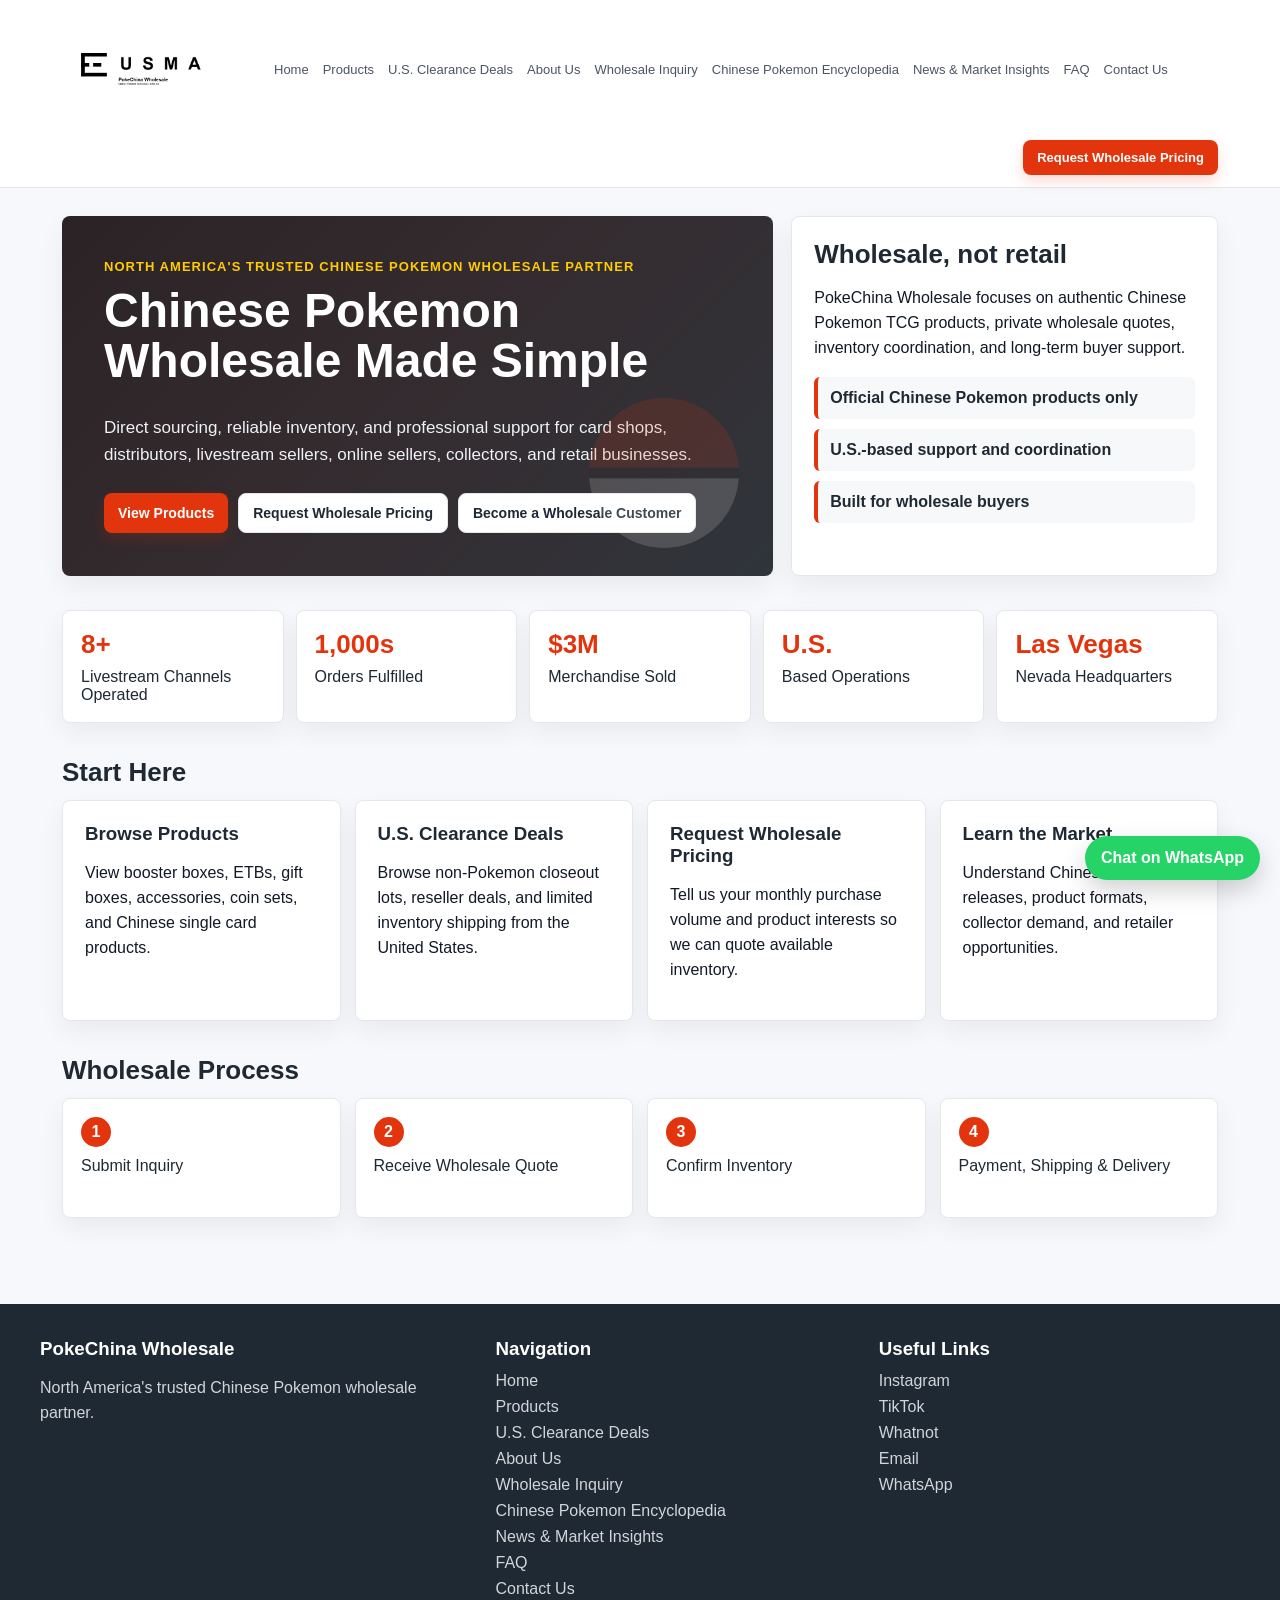
==== index.html @ dc3c837a "Add files via upload" ====
<!doctype html>
<html lang="en">
<head>
  <meta charset="utf-8">
  <meta name="viewport" content="width=device-width, initial-scale=1">
  <title>PokeChina Wholesale | Chinese Pokemon Wholesale Supplier</title>
  <meta name="description" content="PokeChina Wholesale helps North American card shops, distributors, and online sellers source authentic Chinese Pokemon TCG products with wholesale support.">
  <link rel="canonical" href="https://www.pokechinawholesale.com/">
  <meta property="og:type" content="website">
  <meta property="og:title" content="PokeChina Wholesale | Chinese Pokemon Wholesale Supplier">
  <meta property="og:description" content="PokeChina Wholesale helps North American card shops, distributors, and online sellers source authentic Chinese Pokemon TCG products with wholesale support.">
  <meta property="og:url" content="https://www.pokechinawholesale.com/">
  <meta property="og:image" content="https://www.pokechinawholesale.com/assets/horizontal-white-bg-1200.png">
  <meta name="twitter:card" content="summary_large_image">
  <meta name="twitter:title" content="PokeChina Wholesale | Chinese Pokemon Wholesale Supplier">
  <meta name="twitter:description" content="PokeChina Wholesale helps North American card shops, distributors, and online sellers source authentic Chinese Pokemon TCG products with wholesale support.">
  <link rel="icon" type="image/png" href="assets/icon-square-128.png">
  <link rel="stylesheet" href="site.css">
  <script type="application/ld+json">[{"@context":"https://schema.org","@type":"Organization","name":"PokeChina Wholesale","url":"https://www.pokechinawholesale.com","logo":"https://www.pokechinawholesale.com/assets/horizontal-white-bg-1200.png","email":"usma.pokemon.2026@gmail.com","sameAs":["https://www.instagram.com/lasvegas_pokemon_wholesale/","https://www.tiktok.com/@universal.breakz?is_from_webapp=1&sender_device=pc","https://www.whatnot.com/s/JMnqBCi3"]},{"@context":"https://schema.org","@type":"WebSite","name":"PokeChina Wholesale","url":"https://www.pokechinawholesale.com"}]</script>
  <script defer src="analytics.js"></script>
</head>
<body>
  <header id="home">
    <nav class="nav">
      <a class="brand" href="index.html" aria-label="PokeChina Wholesale Home"><img src="assets/horizontal-white-bg-1200.png" alt="USMA PokeChina Wholesale"></a>
      <a href="index.html">Home</a>
      <a href="products.html">Products</a>
      <a href="deals.html">U.S. Clearance Deals</a>
      <a href="about.html">About Us</a>
      <a href="inquiry.html">Wholesale Inquiry</a>
      <a href="encyclopedia.html">Chinese Pokemon Encyclopedia</a>
      <a href="insights.html">News & Market Insights</a>
      <a href="faq.html">FAQ</a>
      <a href="contact.html">Contact Us</a>
      <a class="cta" href="inquiry.html">Request Wholesale Pricing</a>
    </nav>
  </header>

  <main>
    <section class="hero">
      <div class="hero-main">
        <div class="eyebrow">North America's Trusted Chinese Pokemon Wholesale Partner</div>
        <h1>Chinese Pokemon Wholesale Made Simple</h1>
        <p>Direct sourcing, reliable inventory, and professional support for card shops, distributors, livestream sellers, online sellers, collectors, and retail businesses.</p>
        <div class="actions">
          <a class="button primary" href="products.html">View Products</a>
          <a class="button secondary" href="inquiry.html">Request Wholesale Pricing</a>
          <a class="button secondary" href="inquiry.html">Become a Wholesale Customer</a>
        </div>
      </div>
      <aside class="card">
        <h2>Wholesale, not retail</h2>
        <p>PokeChina Wholesale focuses on authentic Chinese Pokemon TCG products, private wholesale quotes, inventory coordination, and long-term buyer support.</p>
        <div class="trust-list">
          <div class="trust-item">Official Chinese Pokemon products only</div>
          <div class="trust-item">U.S.-based support and coordination</div>
          <div class="trust-item">Built for wholesale buyers</div>
        </div>
      </aside>
    </section>

    <section class="section">
      <div class="stats">
        <div class="stat"><b>8+</b>Livestream Channels Operated</div>
        <div class="stat"><b>1,000s</b>Orders Fulfilled</div>
        <div class="stat"><b>$3M</b>Merchandise Sold</div>
        <div class="stat"><b>U.S.</b>Based Operations</div>
        <div class="stat"><b>Las Vegas</b>Nevada Headquarters</div>
      </div>
    </section>

    <section class="section">
      <h2>Start Here</h2>
      <div class="grid-4">
        <a class="card" href="products.html" style="text-decoration:none">
          <h3>Browse Products</h3>
          <p>View booster boxes, ETBs, gift boxes, accessories, coin sets, and Chinese single card products.</p>
        </a>
        <a class="card" href="deals.html" style="text-decoration:none">
          <h3>U.S. Clearance Deals</h3>
          <p>Browse non-Pokemon closeout lots, reseller deals, and limited inventory shipping from the United States.</p>
        </a>
        <a class="card" href="inquiry.html" style="text-decoration:none">
          <h3>Request Wholesale Pricing</h3>
          <p>Tell us your monthly purchase volume and product interests so we can quote available inventory.</p>
        </a>
        <a class="card" href="encyclopedia.html" style="text-decoration:none">
          <h3>Learn the Market</h3>
          <p>Understand Chinese Pokemon releases, product formats, collector demand, and retailer opportunities.</p>
        </a>
      </div>
    </section>

    <section class="section">
      <h2>Wholesale Process</h2>
      <div class="grid-4">
        <div class="step"><b>1</b><br>Submit Inquiry</div>
        <div class="step"><b>2</b><br>Receive Wholesale Quote</div>
        <div class="step"><b>3</b><br>Confirm Inventory</div>
        <div class="step"><b>4</b><br>Payment, Shipping & Delivery</div>
      </div>
    </section>
  </main>

  <footer class="footer">
    <div class="footer-inner">
      <div>
        <h3>PokeChina Wholesale</h3>
        <p>North America's trusted Chinese Pokemon wholesale partner.</p>
      </div>
      <div>
        <h3>Navigation</h3>
        <a href="index.html">Home</a>
        <a href="products.html">Products</a>
      <a href="deals.html">U.S. Clearance Deals</a>
      <a href="about.html">About Us</a>
        <a href="inquiry.html">Wholesale Inquiry</a>
        <a href="encyclopedia.html">Chinese Pokemon Encyclopedia</a>
        <a href="insights.html">News & Market Insights</a>
        <a href="faq.html">FAQ</a>
        <a href="contact.html">Contact Us</a>
      </div>
      <div>
        <h3>Useful Links</h3>
        <a href="https://www.instagram.com/lasvegas_pokemon_wholesale/">Instagram</a>
        <a href="https://www.tiktok.com/@universal.breakz?is_from_webapp=1&sender_device=pc">TikTok</a>
        <a href="https://www.whatnot.com/s/JMnqBCi3">Whatnot</a>
        <a href="mailto:usma.pokemon.2026@gmail.com">Email</a>
        <a href="https://wa.me/17203170080?text=Hello%2C%20I%20am%20interested%20in%20Chinese%20Pok%C3%A9mon%20wholesale%20pricing.">WhatsApp</a>
      </div>
    </div>
  </footer>

  <a class="whatsapp-float" href="https://wa.me/17203170080?text=Hello%2C%20I%20am%20interested%20in%20Chinese%20Pok%C3%A9mon%20wholesale%20pricing." target="_blank" rel="noopener">Chat on WhatsApp</a>
</body>
</html>
---- site.css ----
:root {
  --bg: #f7f8fb;
  --surface: #fff;
  --text: #1f2933;
  --muted: #111827;
  --line: #e4e7ec;
  --red: #e3350d;
  --red-dark: #b42318;
  --yellow: #ffcb05;
  --radius: 8px;
  --shadow: 0 10px 26px rgba(16, 24, 40, .06);
}
* { box-sizing: border-box; }
html { scroll-behavior: smooth; }
body { margin: 0; font-family: Arial, Helvetica, sans-serif; color: var(--text); background: var(--bg); }
header { position: sticky; top: 0; z-index: 5; background: rgba(255,255,255,.96); border-bottom: 1px solid var(--line); backdrop-filter: blur(10px); }
.nav { max-width: 1200px; margin: 0 auto; padding: 12px 22px; display: flex; align-items: center; gap: 14px; flex-wrap: wrap; }
.brand { display: inline-flex; align-items: center; margin-right: 8px; text-decoration: none; min-width: 190px; }
.brand img { display: block; width: 190px; max-width: 42vw; height: auto; }
.nav a { color: #4b5563; text-decoration: none; font-size: 13px; white-space: nowrap; padding: 8px 0; }
.nav a:hover { color: var(--red); }
.nav .cta { margin-left: auto; background: var(--red); color: #fff; padding: 10px 14px; border-radius: var(--radius); font-weight: 800; box-shadow: 0 6px 14px rgba(227,53,13,.18); }
main { max-width: 1200px; margin: 0 auto; padding: 28px 22px 56px; }
.hero { display: grid; grid-template-columns: 1.25fr .75fr; gap: 18px; margin-bottom: 22px; }
.hero-main { min-height: 360px; border-radius: var(--radius); padding: 42px; color: #fff; background: linear-gradient(135deg, rgba(28,33,40,.93), rgba(48,54,61,.78)), linear-gradient(135deg, var(--red), #2b3037); display: flex; flex-direction: column; justify-content: center; position: relative; overflow: hidden; box-shadow: var(--shadow); }
.hero-main::after { content: ""; position: absolute; right: 34px; bottom: 28px; width: 150px; height: 150px; border-radius: 50%; background: linear-gradient(var(--red) 0 46%, #20252b 47% 53%, #fff 54%); opacity: .15; }
.eyebrow { color: var(--yellow); font-size: 13px; font-weight: 900; letter-spacing: .08em; text-transform: uppercase; }
h1 { margin: 12px 0; font-size: 48px; line-height: 1.04; letter-spacing: 0; }
h2 { margin: 0 0 12px; font-size: 26px; color: var(--text); }
h3 { margin: 0 0 8px; color: var(--text); }
p { color: var(--muted); line-height: 1.55; }
.hero-main p { max-width: 670px; color: #eef2f6; font-size: 17px; }
.actions { display: flex; gap: 10px; flex-wrap: wrap; margin-top: 8px; }
.button { display: inline-flex; align-items: center; justify-content: center; width: fit-content; min-height: 40px; padding: 10px 14px; border-radius: var(--radius); text-decoration: none; font-weight: 900; font-size: 14px; transition: transform .15s ease, background .15s ease; }
.button:hover, .nav .cta:hover, .catalog-toolbar button:hover { transform: translateY(-1px); }
.primary { background: var(--red); color: #fff; box-shadow: 0 6px 14px rgba(227,53,13,.16); }
.primary:hover { background: var(--red-dark); }
.secondary { background: #fff; color: var(--text); border: 1px solid var(--line); }
.section { margin-top: 34px; scroll-margin-top: 96px; }
.card, .product, .stat, .step, .article, .gallery, .panel { background: var(--surface); border: 1px solid var(--line); border-radius: var(--radius); box-shadow: var(--shadow); }
.card { padding: 22px; }
.trust-list { display: grid; gap: 10px; margin-top: 14px; }
.trust-item { padding: 12px; border-radius: 6px; background: #f7f8fa; border-left: 4px solid var(--red); font-weight: 800; }
.stats { display: grid; grid-template-columns: repeat(5, 1fr); gap: 12px; }
.stat { padding: 18px; min-height: 110px; }
.stat b { display: block; color: var(--red); font-size: 26px; margin-bottom: 8px; }
.grid-2 { display: grid; grid-template-columns: repeat(2, 1fr); gap: 14px; }
.grid-3 { display: grid; grid-template-columns: repeat(3, 1fr); gap: 14px; }
.grid-4 { display: grid; grid-template-columns: repeat(4, 1fr); gap: 14px; }
.product { overflow: hidden; display: flex; flex-direction: column; transition: transform .15s ease, box-shadow .15s ease; min-height: 100%; }
.product:hover { transform: translateY(-2px); box-shadow: 0 14px 30px rgba(16,24,40,.09); }
.image { height: 150px; background: linear-gradient(135deg, #eef2f6, #fff); border-bottom: 1px solid var(--line); position: relative; }
.image::after { content: ""; position: absolute; right: 16px; top: 16px; width: 48px; height: 48px; border-radius: 50%; background: linear-gradient(var(--red) 0 46%, #20252b 47% 53%, #fff 54%); opacity: .22; }
.product-image-wrap { width: 100%; aspect-ratio: 4 / 3; background: linear-gradient(135deg, #f8fafc, #eef2f6); border-bottom: 1px solid var(--line); display: flex; align-items: center; justify-content: center; padding: 14px; }
.product-image { width: 100%; height: 100%; object-fit: contain; display: block; }
.product-image-placeholder { aspect-ratio: 4 / 3; background: linear-gradient(135deg, #f8fafc, #eef2f6); border-bottom: 1px solid var(--line); display: flex; align-items: center; justify-content: center; padding: 18px; color: var(--muted); font-size: 13px; font-weight: 800; text-align: center; }
.product-body { padding: 18px; display: flex; flex-direction: column; gap: 10px; flex: 1; }
.product h3 { margin: 0; font-size: 16px; line-height: 1.3; min-height: 42px; }
.meta, .detail-list { color: var(--muted); font-size: 13px; line-height: 1.7; }
.quote { color: var(--red); font-weight: 900; margin-top: 4px; }
.badge { display: inline-flex; width: fit-content; background: #fff4ed; color: #c4320a; border: 1px solid #ffd6ae; border-radius: 999px; padding: 5px 8px; font-size: 12px; font-weight: 900; }
.detail-list { margin: 0; padding-left: 16px; }
.product-description { color: #4b5563; font-size: 13px; line-height: 1.55; margin: 0; }
.source-link { color: var(--muted); font-size: 12px; text-decoration: none; margin-top: auto; }
.source-link:hover { color: var(--red); }
.catalog-controls { background: var(--surface); border: 1px solid var(--line); border-radius: var(--radius); padding: 14px; margin: 16px 0; box-shadow: var(--shadow); }
.catalog-search-row { display: flex; align-items: center; gap: 12px; margin-bottom: 12px; }
.catalog-search { flex: 1; min-width: 220px; height: 44px; border: 1px solid var(--line); border-radius: var(--radius); padding: 0 13px; font-size: 14px; color: var(--text); }
.catalog-search:focus { outline: 2px solid rgba(227,53,13,.14); border-color: var(--red); }
.catalog-count { color: var(--muted); font-size: 13px; white-space: nowrap; }
.catalog-toolbar { display: flex; gap: 8px; align-items: center; flex-wrap: wrap; }
.catalog-toolbar button { border: 1px solid #d0d5dd; background: #fff; color: #344054; border-radius: 999px; padding: 8px 11px; font-weight: 800; cursor: pointer; font-size: 13px; transition: transform .15s ease, background .15s ease; }
.catalog-toolbar button.active { background: var(--red); border-color: var(--red); color: #fff; }
.catalog-grid { display: grid; grid-template-columns: repeat(3, 1fr); gap: 16px; }
.step { padding: 18px; min-height: 120px; }
.step b { display: inline-flex; align-items: center; justify-content: center; width: 30px; height: 30px; background: var(--red); color: #fff; border-radius: 50%; margin-bottom: 10px; }
.article { padding: 18px; min-height: 132px; }
.gallery { min-height: 150px; padding: 14px; background: linear-gradient(135deg, #fff, #f0f3f7); display: flex; align-items: end; font-weight: 800; color: #4b5563; }
.clearance-hero { display: grid; grid-template-columns: 1.4fr .6fr; gap: 18px; align-items: stretch; }
.deal-note { border: 1px solid #ffd6ae; border-radius: var(--radius); background: #fff7ed; padding: 18px; display: flex; flex-direction: column; justify-content: center; }
.deal-note b { color: #c4320a; font-size: 18px; }
.deal-note p { margin-bottom: 0; }
.deal-card .detail-list strong { color: var(--text); }
.faq { display: grid; gap: 10px; }
.faq div { background: #fff; border: 1px solid var(--line); border-radius: var(--radius); padding: 16px; font-weight: 800; }
.footer { background: #1f2933; color: #e5e7eb; margin-top: 30px; padding: 34px 22px 80px; }
.footer-inner { max-width: 1200px; margin: 0 auto; display: grid; grid-template-columns: 1.2fr 1fr 1fr; gap: 22px; }
.footer h3 { color: #fff; margin: 0 0 12px; }
.footer p { color: #d1d5db; }
.footer a { color: #d1d5db; display: block; text-decoration: none; margin: 8px 0; }
.whatsapp-float { position: fixed; right: 20px; bottom: 20px; z-index: 10; background: #25d366; color: #fff; text-decoration: none; padding: 13px 16px; border-radius: 999px; font-weight: 900; box-shadow: 0 10px 24px rgba(0,0,0,.18); }
@media (max-width: 900px) {
  .nav .cta { margin-left: 0; }
  .hero, .grid-2, .grid-3, .grid-4, .stats, .catalog-grid, .clearance-hero { grid-template-columns: 1fr; }
  .footer-inner { grid-template-columns: 1fr; }
  .catalog-search-row { align-items: stretch; flex-direction: column; }
  .catalog-count { white-space: normal; }
  h1 { font-size: 34px; }
  .hero-main { min-height: 300px; padding: 28px; }
  .whatsapp-float { left: 16px; right: 16px; text-align: center; }
}
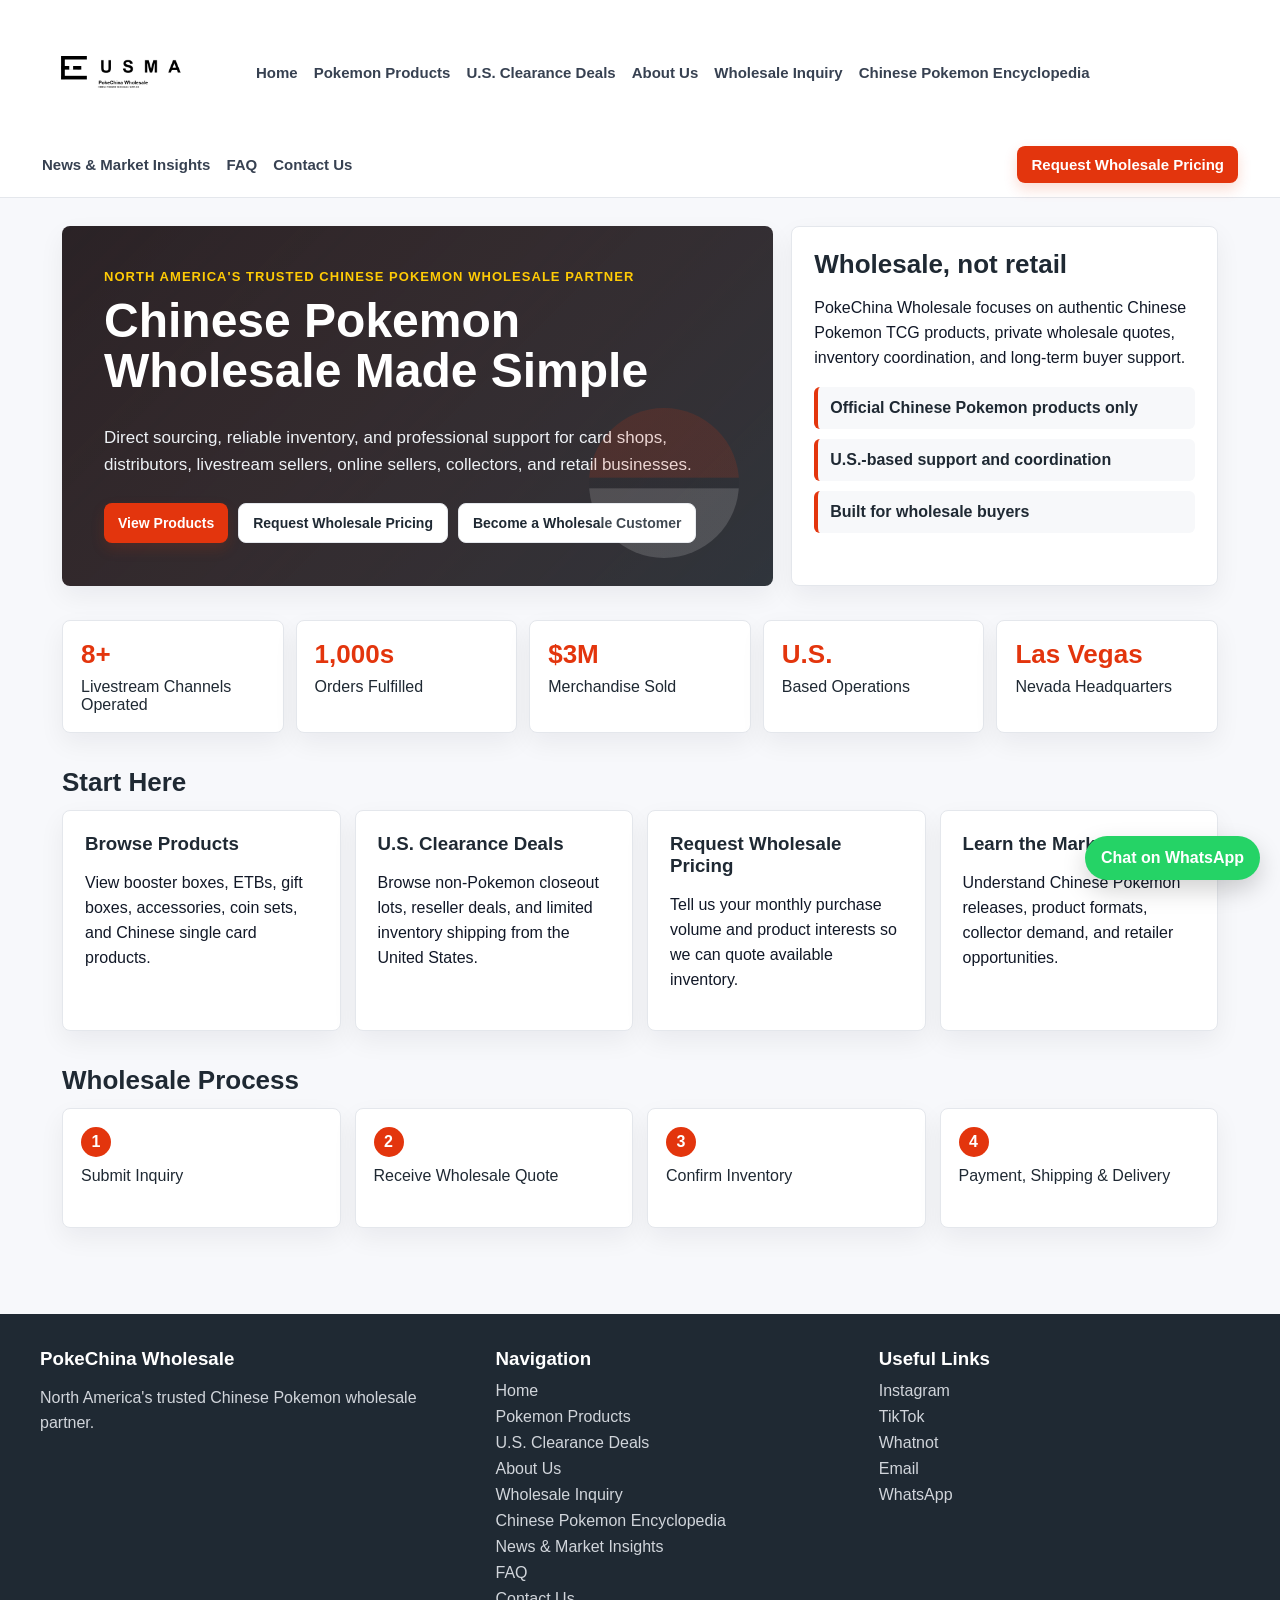
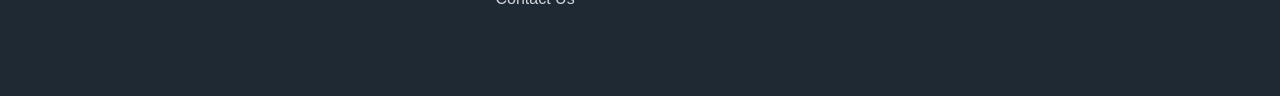
==== commit b7421f9b: "Add files via upload" ====
--- a/index.html
+++ b/index.html
@@ -24,7 +24,7 @@
     <nav class="nav">
       <a class="brand" href="index.html" aria-label="PokeChina Wholesale Home"><img src="assets/horizontal-white-bg-1200.png" alt="USMA PokeChina Wholesale"></a>
       <a href="index.html">Home</a>
-      <a href="products.html">Products</a>
+      <a href="products.html">Pokemon Products</a>
       <a href="deals.html">U.S. Clearance Deals</a>
       <a href="about.html">About Us</a>
       <a href="inquiry.html">Wholesale Inquiry</a>
@@ -111,7 +111,7 @@
       <div>
         <h3>Navigation</h3>
         <a href="index.html">Home</a>
-        <a href="products.html">Products</a>
+        <a href="products.html">Pokemon Products</a>
       <a href="deals.html">U.S. Clearance Deals</a>
       <a href="about.html">About Us</a>
         <a href="inquiry.html">Wholesale Inquiry</a>
--- a/site.css
+++ b/site.css
@@ -14,10 +14,10 @@
 html { scroll-behavior: smooth; }
 body { margin: 0; font-family: Arial, Helvetica, sans-serif; color: var(--text); background: var(--bg); }
 header { position: sticky; top: 0; z-index: 5; background: rgba(255,255,255,.96); border-bottom: 1px solid var(--line); backdrop-filter: blur(10px); }
-.nav { max-width: 1200px; margin: 0 auto; padding: 12px 22px; display: flex; align-items: center; gap: 14px; flex-wrap: wrap; }
+.nav { max-width: 1240px; margin: 0 auto; padding: 14px 22px; display: flex; align-items: center; gap: 16px; flex-wrap: wrap; }
 .brand { display: inline-flex; align-items: center; margin-right: 8px; text-decoration: none; min-width: 190px; }
 .brand img { display: block; width: 190px; max-width: 42vw; height: auto; }
-.nav a { color: #4b5563; text-decoration: none; font-size: 13px; white-space: nowrap; padding: 8px 0; }
+.nav a { color: #374151; text-decoration: none; font-size: 15px; font-weight: 700; white-space: nowrap; padding: 9px 0; }
 .nav a:hover { color: var(--red); }
 .nav .cta { margin-left: auto; background: var(--red); color: #fff; padding: 10px 14px; border-radius: var(--radius); font-weight: 800; box-shadow: 0 6px 14px rgba(227,53,13,.18); }
 main { max-width: 1200px; margin: 0 auto; padding: 28px 22px 56px; }
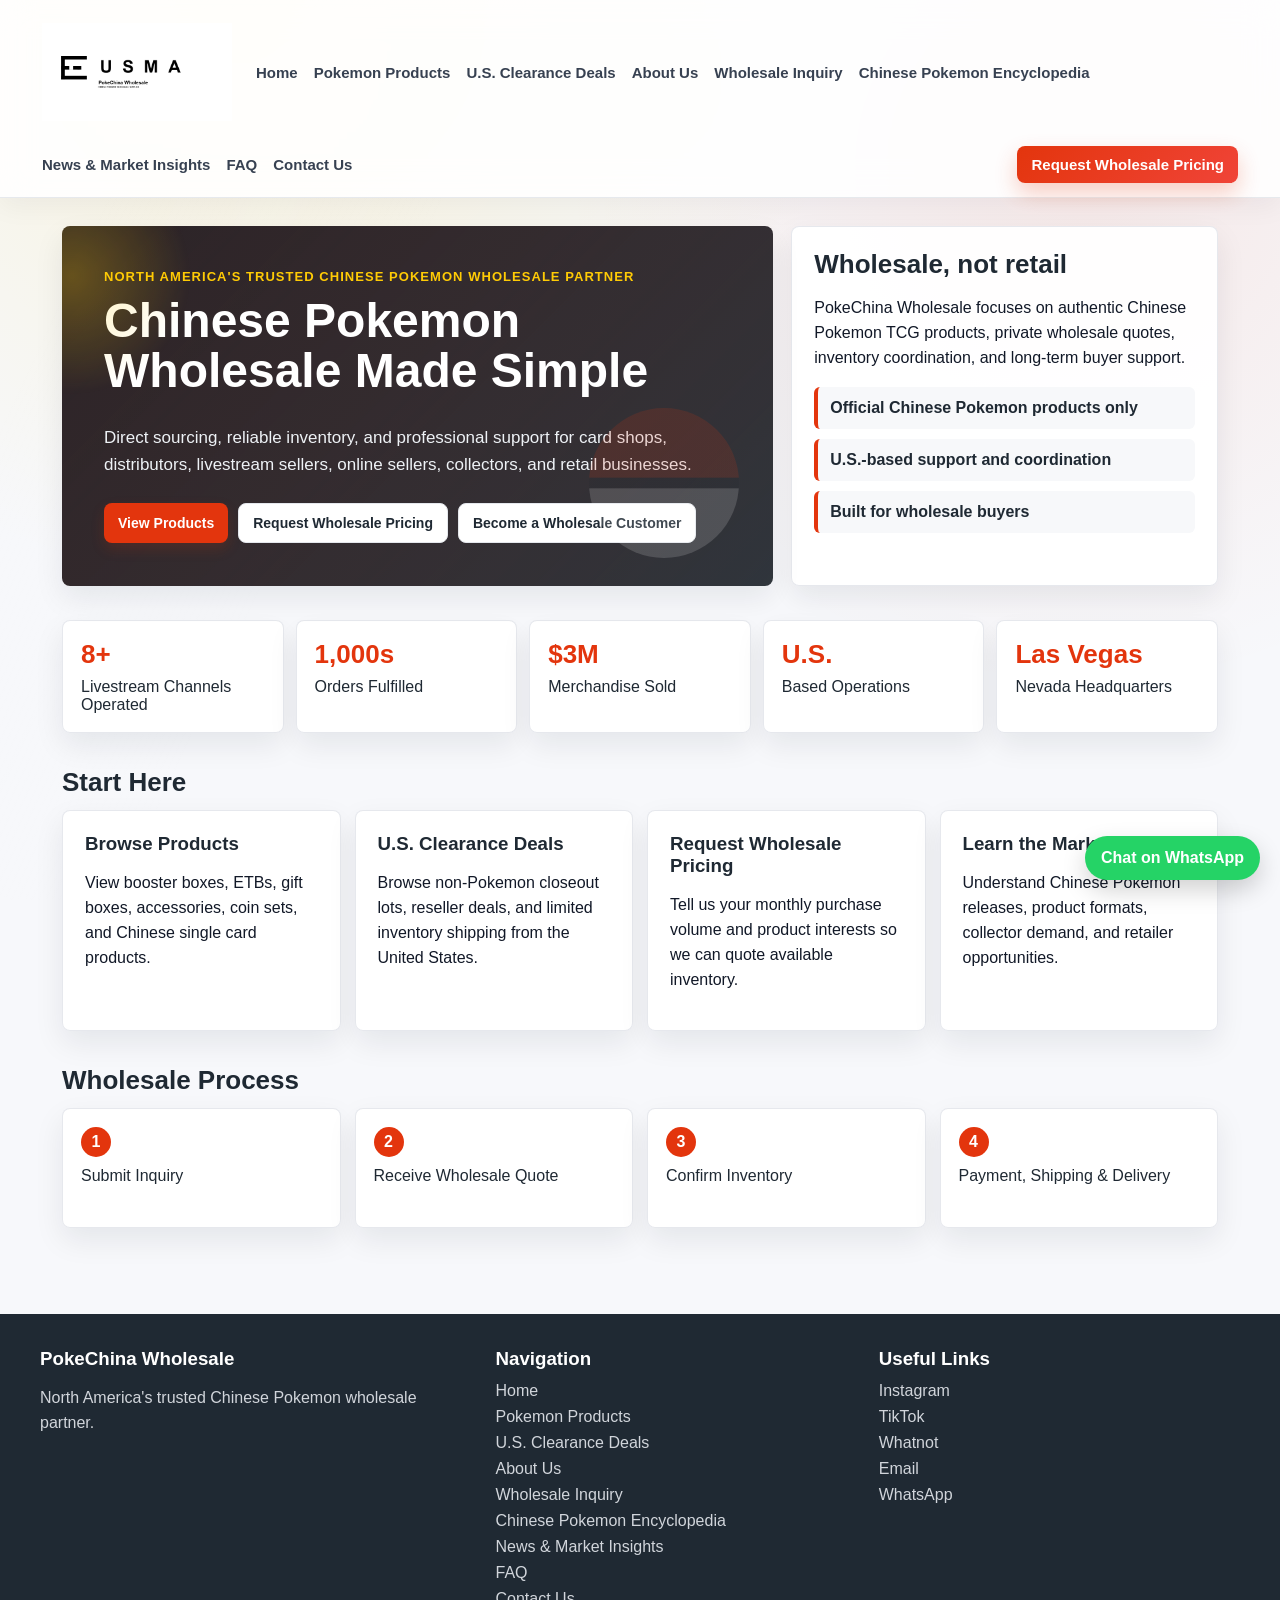
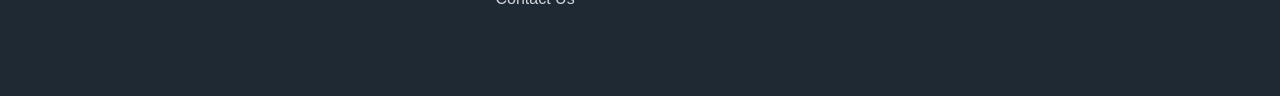
==== commit 6ca7cf6c: "Add files via upload" ====
--- a/index.html
+++ b/index.html
@@ -36,7 +36,7 @@
     </nav>
   </header>
 
-  <main>
+  <main class="page-shell">
     <section class="hero">
       <div class="hero-main">
         <div class="eyebrow">North America's Trusted Chinese Pokemon Wholesale Partner</div>
--- a/site.css
+++ b/site.css
@@ -8,22 +8,28 @@
   --red-dark: #b42318;
   --yellow: #ffcb05;
   --radius: 8px;
-  --shadow: 0 10px 26px rgba(16, 24, 40, .06);
+  --shadow: 0 12px 30px rgba(16, 24, 40, .08);
+  --shadow-lift: 0 22px 46px rgba(16, 24, 40, .14);
 }
 * { box-sizing: border-box; }
 html { scroll-behavior: smooth; }
-body { margin: 0; font-family: Arial, Helvetica, sans-serif; color: var(--text); background: var(--bg); }
-header { position: sticky; top: 0; z-index: 5; background: rgba(255,255,255,.96); border-bottom: 1px solid var(--line); backdrop-filter: blur(10px); }
+body { margin: 0; font-family: Arial, Helvetica, sans-serif; color: var(--text); background: radial-gradient(circle at 20% 0%, rgba(255,203,5,.13), transparent 30%), radial-gradient(circle at 85% 10%, rgba(227,53,13,.08), transparent 28%), var(--bg); }
+body::before { content: ""; position: fixed; inset: 0; pointer-events: none; background: linear-gradient(115deg, transparent 0 38%, rgba(255,255,255,.35) 48%, transparent 58%); opacity: .28; transform: translateX(-35%); animation: ambientSweep 10s ease-in-out infinite; z-index: -1; }
+header { position: sticky; top: 0; z-index: 5; background: rgba(255,255,255,.88); border-bottom: 1px solid rgba(228,231,236,.9); backdrop-filter: blur(16px); box-shadow: 0 8px 26px rgba(16,24,40,.05); }
 .nav { max-width: 1240px; margin: 0 auto; padding: 14px 22px; display: flex; align-items: center; gap: 16px; flex-wrap: wrap; }
 .brand { display: inline-flex; align-items: center; margin-right: 8px; text-decoration: none; min-width: 190px; }
 .brand img { display: block; width: 190px; max-width: 42vw; height: auto; }
-.nav a { color: #374151; text-decoration: none; font-size: 15px; font-weight: 700; white-space: nowrap; padding: 9px 0; }
-.nav a:hover { color: var(--red); }
-.nav .cta { margin-left: auto; background: var(--red); color: #fff; padding: 10px 14px; border-radius: var(--radius); font-weight: 800; box-shadow: 0 6px 14px rgba(227,53,13,.18); }
-main { max-width: 1200px; margin: 0 auto; padding: 28px 22px 56px; }
+.nav a { color: #374151; text-decoration: none; font-size: 15px; font-weight: 700; white-space: nowrap; padding: 9px 0; position: relative; transition: color .2s ease, transform .2s ease; }
+.nav a::after { content: ""; position: absolute; left: 0; right: 0; bottom: 3px; height: 2px; background: var(--red); transform: scaleX(0); transform-origin: left; transition: transform .22s ease; }
+.nav a:hover { color: var(--red); transform: translateY(-1px); }
+.nav a:hover::after { transform: scaleX(1); }
+.nav .cta { margin-left: auto; background: linear-gradient(135deg, var(--red), #f04438); color: #fff; padding: 10px 14px; border-radius: var(--radius); font-weight: 800; box-shadow: 0 10px 22px rgba(227,53,13,.24); }
+main { max-width: 1200px; margin: 0 auto; padding: 28px 22px 56px; animation: pageIn .46s ease both; }
+.page-shell { animation: pageIn .46s ease both; }
 .hero { display: grid; grid-template-columns: 1.25fr .75fr; gap: 18px; margin-bottom: 22px; }
 .hero-main { min-height: 360px; border-radius: var(--radius); padding: 42px; color: #fff; background: linear-gradient(135deg, rgba(28,33,40,.93), rgba(48,54,61,.78)), linear-gradient(135deg, var(--red), #2b3037); display: flex; flex-direction: column; justify-content: center; position: relative; overflow: hidden; box-shadow: var(--shadow); }
 .hero-main::after { content: ""; position: absolute; right: 34px; bottom: 28px; width: 150px; height: 150px; border-radius: 50%; background: linear-gradient(var(--red) 0 46%, #20252b 47% 53%, #fff 54%); opacity: .15; }
+.hero-main::before, .clearance-hero::before { content: ""; position: absolute; inset: -80px auto auto -120px; width: 260px; height: 260px; border-radius: 50%; background: radial-gradient(circle, rgba(255,203,5,.28), transparent 64%); filter: blur(2px); animation: softPulse 6s ease-in-out infinite; }
 .eyebrow { color: var(--yellow); font-size: 13px; font-weight: 900; letter-spacing: .08em; text-transform: uppercase; }
 h1 { margin: 12px 0; font-size: 48px; line-height: 1.04; letter-spacing: 0; }
 h2 { margin: 0 0 12px; font-size: 26px; color: var(--text); }
@@ -31,14 +37,15 @@
 p { color: var(--muted); line-height: 1.55; }
 .hero-main p { max-width: 670px; color: #eef2f6; font-size: 17px; }
 .actions { display: flex; gap: 10px; flex-wrap: wrap; margin-top: 8px; }
-.button { display: inline-flex; align-items: center; justify-content: center; width: fit-content; min-height: 40px; padding: 10px 14px; border-radius: var(--radius); text-decoration: none; font-weight: 900; font-size: 14px; transition: transform .15s ease, background .15s ease; }
-.button:hover, .nav .cta:hover, .catalog-toolbar button:hover { transform: translateY(-1px); }
+.button { display: inline-flex; align-items: center; justify-content: center; width: fit-content; min-height: 40px; padding: 10px 14px; border-radius: var(--radius); text-decoration: none; font-weight: 900; font-size: 14px; transition: transform .2s ease, background .2s ease, box-shadow .2s ease; }
+.button:hover, .nav .cta:hover, .catalog-toolbar button:hover { transform: translateY(-2px); }
 .primary { background: var(--red); color: #fff; box-shadow: 0 6px 14px rgba(227,53,13,.16); }
 .primary:hover { background: var(--red-dark); }
 .secondary { background: #fff; color: var(--text); border: 1px solid var(--line); }
 .section { margin-top: 34px; scroll-margin-top: 96px; }
-.card, .product, .stat, .step, .article, .gallery, .panel { background: var(--surface); border: 1px solid var(--line); border-radius: var(--radius); box-shadow: var(--shadow); }
+.card, .product, .stat, .step, .article, .gallery, .panel { background: rgba(255,255,255,.94); border: 1px solid rgba(228,231,236,.92); border-radius: var(--radius); box-shadow: var(--shadow); transition: transform .22s ease, box-shadow .22s ease, border-color .22s ease; }
 .card { padding: 22px; }
+.card:hover, .stat:hover, .step:hover, .article:hover, .gallery:hover, .panel:hover { transform: translateY(-3px); box-shadow: var(--shadow-lift); border-color: rgba(227,53,13,.18); }
 .trust-list { display: grid; gap: 10px; margin-top: 14px; }
 .trust-item { padding: 12px; border-radius: 6px; background: #f7f8fa; border-left: 4px solid var(--red); font-weight: 800; }
 .stats { display: grid; grid-template-columns: repeat(5, 1fr); gap: 12px; }
@@ -47,13 +54,13 @@
 .grid-2 { display: grid; grid-template-columns: repeat(2, 1fr); gap: 14px; }
 .grid-3 { display: grid; grid-template-columns: repeat(3, 1fr); gap: 14px; }
 .grid-4 { display: grid; grid-template-columns: repeat(4, 1fr); gap: 14px; }
-.product { overflow: hidden; display: flex; flex-direction: column; transition: transform .15s ease, box-shadow .15s ease; min-height: 100%; }
-.product:hover { transform: translateY(-2px); box-shadow: 0 14px 30px rgba(16,24,40,.09); }
+.product { overflow: hidden; display: flex; flex-direction: column; transition: transform .22s ease, box-shadow .22s ease, border-color .22s ease; min-height: 100%; animation: cardIn .42s ease both; }
+.product:hover { transform: translateY(-5px); box-shadow: var(--shadow-lift); border-color: rgba(227,53,13,.2); }
 .image { height: 150px; background: linear-gradient(135deg, #eef2f6, #fff); border-bottom: 1px solid var(--line); position: relative; }
 .image::after { content: ""; position: absolute; right: 16px; top: 16px; width: 48px; height: 48px; border-radius: 50%; background: linear-gradient(var(--red) 0 46%, #20252b 47% 53%, #fff 54%); opacity: .22; }
 .product-image-wrap { width: 100%; aspect-ratio: 4 / 3; background: linear-gradient(135deg, #f8fafc, #eef2f6); border-bottom: 1px solid var(--line); display: flex; align-items: center; justify-content: center; padding: 14px; }
 .product-image { width: 100%; height: 100%; object-fit: contain; display: block; }
-.product-image-placeholder { aspect-ratio: 4 / 3; background: linear-gradient(135deg, #f8fafc, #eef2f6); border-bottom: 1px solid var(--line); display: flex; align-items: center; justify-content: center; padding: 18px; color: var(--muted); font-size: 13px; font-weight: 800; text-align: center; }
+.product-image-placeholder { aspect-ratio: 4 / 3; background: linear-gradient(110deg, #f8fafc 0%, #eef2f6 36%, #ffffff 48%, #eef2f6 60%, #f8fafc 100%); background-size: 220% 100%; border-bottom: 1px solid var(--line); display: flex; align-items: center; justify-content: center; padding: 18px; color: var(--muted); font-size: 13px; font-weight: 800; text-align: center; animation: shimmer 3s ease-in-out infinite; }
 .product-body { padding: 18px; display: flex; flex-direction: column; gap: 10px; flex: 1; }
 .product h3 { margin: 0; font-size: 16px; line-height: 1.3; min-height: 42px; }
 .meta, .detail-list { color: var(--muted); font-size: 13px; line-height: 1.7; }
@@ -76,11 +83,13 @@
 .step b { display: inline-flex; align-items: center; justify-content: center; width: 30px; height: 30px; background: var(--red); color: #fff; border-radius: 50%; margin-bottom: 10px; }
 .article { padding: 18px; min-height: 132px; }
 .gallery { min-height: 150px; padding: 14px; background: linear-gradient(135deg, #fff, #f0f3f7); display: flex; align-items: end; font-weight: 800; color: #4b5563; }
-.clearance-hero { display: grid; grid-template-columns: 1.4fr .6fr; gap: 18px; align-items: stretch; }
+.clearance-hero { display: grid; grid-template-columns: 1.4fr .6fr; gap: 18px; align-items: stretch; position: relative; overflow: hidden; }
 .deal-note { border: 1px solid #ffd6ae; border-radius: var(--radius); background: #fff7ed; padding: 18px; display: flex; flex-direction: column; justify-content: center; }
 .deal-note b { color: #c4320a; font-size: 18px; }
 .deal-note p { margin-bottom: 0; }
 .deal-card .detail-list strong { color: var(--text); }
+.deal-live-pill { display: inline-flex; align-items: center; gap: 8px; width: fit-content; margin-bottom: 12px; padding: 7px 10px; border-radius: 999px; background: #fff7ed; color: #c4320a; border: 1px solid #ffd6ae; font-size: 12px; font-weight: 900; text-transform: uppercase; letter-spacing: .06em; }
+.deal-live-pill::before { content: ""; width: 8px; height: 8px; border-radius: 50%; background: var(--red); box-shadow: 0 0 0 0 rgba(227,53,13,.45); animation: livePulse 1.6s ease-out infinite; }
 .faq { display: grid; gap: 10px; }
 .faq div { background: #fff; border: 1px solid var(--line); border-radius: var(--radius); padding: 16px; font-weight: 800; }
 .footer { background: #1f2933; color: #e5e7eb; margin-top: 30px; padding: 34px 22px 80px; }
@@ -89,6 +98,34 @@
 .footer p { color: #d1d5db; }
 .footer a { color: #d1d5db; display: block; text-decoration: none; margin: 8px 0; }
 .whatsapp-float { position: fixed; right: 20px; bottom: 20px; z-index: 10; background: #25d366; color: #fff; text-decoration: none; padding: 13px 16px; border-radius: 999px; font-weight: 900; box-shadow: 0 10px 24px rgba(0,0,0,.18); }
+@keyframes pageIn {
+  from { opacity: 0; transform: translateY(12px); }
+  to { opacity: 1; transform: translateY(0); }
+}
+@keyframes cardIn {
+  from { opacity: 0; transform: translateY(10px); }
+  to { opacity: 1; transform: translateY(0); }
+}
+@keyframes shimmer {
+  0% { background-position: 180% 0; }
+  100% { background-position: -40% 0; }
+}
+@keyframes softPulse {
+  0%, 100% { opacity: .55; transform: scale(1); }
+  50% { opacity: .9; transform: scale(1.08); }
+}
+@keyframes ambientSweep {
+  0%, 100% { transform: translateX(-42%); }
+  50% { transform: translateX(18%); }
+}
+@keyframes livePulse {
+  0% { box-shadow: 0 0 0 0 rgba(227,53,13,.45); }
+  70% { box-shadow: 0 0 0 8px rgba(227,53,13,0); }
+  100% { box-shadow: 0 0 0 0 rgba(227,53,13,0); }
+}
+@media (prefers-reduced-motion: reduce) {
+  *, *::before, *::after { animation-duration: .01ms !important; animation-iteration-count: 1 !important; scroll-behavior: auto !important; transition-duration: .01ms !important; }
+}
 @media (max-width: 900px) {
   .nav .cta { margin-left: 0; }
   .hero, .grid-2, .grid-3, .grid-4, .stats, .catalog-grid, .clearance-hero { grid-template-columns: 1fr; }
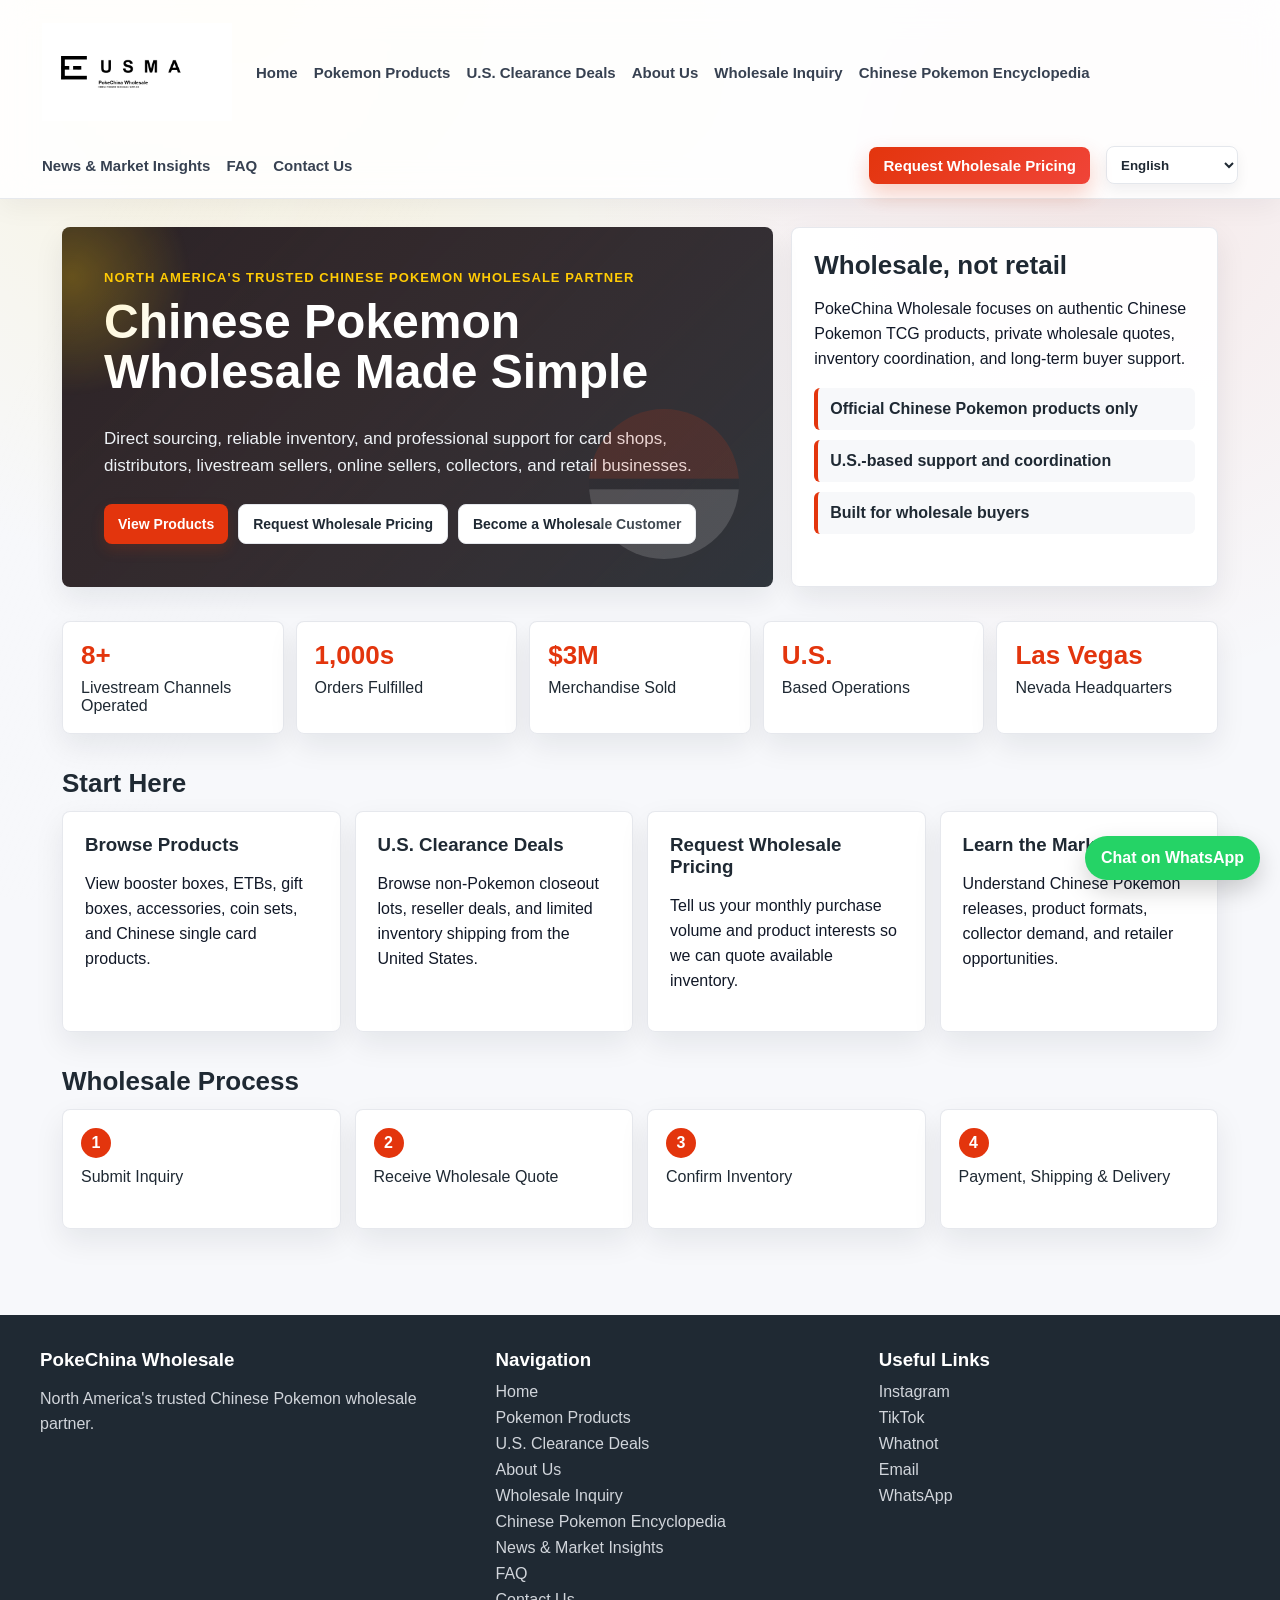
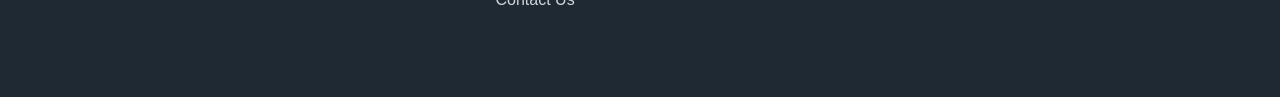
==== commit 2bcf8aae: "Add files via upload" ====
--- a/index.html
+++ b/index.html
@@ -18,43 +18,44 @@
   <link rel="stylesheet" href="site.css">
   <script type="application/ld+json">[{"@context":"https://schema.org","@type":"Organization","name":"PokeChina Wholesale","url":"https://www.pokechinawholesale.com","logo":"https://www.pokechinawholesale.com/assets/horizontal-white-bg-1200.png","email":"usma.pokemon.2026@gmail.com","sameAs":["https://www.instagram.com/lasvegas_pokemon_wholesale/","https://www.tiktok.com/@universal.breakz?is_from_webapp=1&sender_device=pc","https://www.whatnot.com/s/JMnqBCi3"]},{"@context":"https://schema.org","@type":"WebSite","name":"PokeChina Wholesale","url":"https://www.pokechinawholesale.com"}]</script>
   <script defer src="analytics.js"></script>
+  <script src="i18n.js"></script>
 </head>
 <body>
   <header id="home">
     <nav class="nav">
       <a class="brand" href="index.html" aria-label="PokeChina Wholesale Home"><img src="assets/horizontal-white-bg-1200.png" alt="USMA PokeChina Wholesale"></a>
-      <a href="index.html">Home</a>
-      <a href="products.html">Pokemon Products</a>
-      <a href="deals.html">U.S. Clearance Deals</a>
-      <a href="about.html">About Us</a>
-      <a href="inquiry.html">Wholesale Inquiry</a>
-      <a href="encyclopedia.html">Chinese Pokemon Encyclopedia</a>
-      <a href="insights.html">News & Market Insights</a>
-      <a href="faq.html">FAQ</a>
-      <a href="contact.html">Contact Us</a>
-      <a class="cta" href="inquiry.html">Request Wholesale Pricing</a>
+      <a href="index.html" data-i18n="home">Home</a>
+      <a href="products.html" data-i18n="pokemonProducts">Pokemon Products</a>
+      <a href="deals.html" data-i18n="clearanceDeals">U.S. Clearance Deals</a>
+      <a href="about.html" data-i18n="aboutUs">About Us</a>
+      <a href="inquiry.html" data-i18n="wholesaleInquiry">Wholesale Inquiry</a>
+      <a href="encyclopedia.html" data-i18n="encyclopedia">Chinese Pokemon Encyclopedia</a>
+      <a href="insights.html" data-i18n="insights">News & Market Insights</a>
+      <a href="faq.html" data-i18n="faq">FAQ</a>
+      <a href="contact.html" data-i18n="contactUs">Contact Us</a>
+      <a class="cta" href="inquiry.html" data-i18n="requestPricing">Request Wholesale Pricing</a><select class="language-select" aria-label="Language"><option value="en">English</option><option value="zh">&#20013;&#25991;</option><option value="es">Espa&ntilde;ol</option><option value="fr">Fran&ccedil;ais</option><option value="ja">&#26085;&#26412;&#35486;</option></select>
     </nav>
   </header>
 
   <main class="page-shell">
     <section class="hero">
       <div class="hero-main">
-        <div class="eyebrow">North America's Trusted Chinese Pokemon Wholesale Partner</div>
-        <h1>Chinese Pokemon Wholesale Made Simple</h1>
-        <p>Direct sourcing, reliable inventory, and professional support for card shops, distributors, livestream sellers, online sellers, collectors, and retail businesses.</p>
+        <div class="eyebrow" data-i18n="heroEyebrow">North America's Trusted Chinese Pokemon Wholesale Partner</div>
+        <h1 data-i18n="heroTitle">Chinese Pokemon Wholesale Made Simple</h1>
+        <p data-i18n="heroBody">Direct sourcing, reliable inventory, and professional support for card shops, distributors, livestream sellers, online sellers, collectors, and retail businesses.</p>
         <div class="actions">
-          <a class="button primary" href="products.html">View Products</a>
-          <a class="button secondary" href="inquiry.html">Request Wholesale Pricing</a>
-          <a class="button secondary" href="inquiry.html">Become a Wholesale Customer</a>
+          <a class="button primary" href="products.html" data-i18n="viewProducts">View Products</a>
+          <a class="button secondary" href="inquiry.html" data-i18n="requestPricing">Request Wholesale Pricing</a>
+          <a class="button secondary" href="inquiry.html" data-i18n="becomeCustomer">Become a Wholesale Customer</a>
         </div>
       </div>
       <aside class="card">
-        <h2>Wholesale, not retail</h2>
-        <p>PokeChina Wholesale focuses on authentic Chinese Pokemon TCG products, private wholesale quotes, inventory coordination, and long-term buyer support.</p>
+        <h2 data-i18n="wholesaleNotRetail">Wholesale, not retail</h2>
+        <p data-i18n="wholesaleNotRetailBody">PokeChina Wholesale focuses on authentic Chinese Pokemon TCG products, private wholesale quotes, inventory coordination, and long-term buyer support.</p>
         <div class="trust-list">
-          <div class="trust-item">Official Chinese Pokemon products only</div>
-          <div class="trust-item">U.S.-based support and coordination</div>
-          <div class="trust-item">Built for wholesale buyers</div>
+          <div class="trust-item" data-i18n="officialProductsOnly">Official Chinese Pokemon products only</div>
+          <div class="trust-item" data-i18n="usSupport">U.S.-based support and coordination</div>
+          <div class="trust-item" data-i18n="builtWholesale">Built for wholesale buyers</div>
         </div>
       </aside>
     </section>
@@ -70,34 +71,34 @@
     </section>
 
     <section class="section">
-      <h2>Start Here</h2>
+      <h2 data-i18n="startHere">Start Here</h2>
       <div class="grid-4">
         <a class="card" href="products.html" style="text-decoration:none">
-          <h3>Browse Products</h3>
-          <p>View booster boxes, ETBs, gift boxes, accessories, coin sets, and Chinese single card products.</p>
+          <h3 data-i18n="browseProducts">Browse Products</h3>
+          <p data-i18n="browseProductsBody">View booster boxes, ETBs, gift boxes, accessories, coin sets, and Chinese single card products.</p>
         </a>
         <a class="card" href="deals.html" style="text-decoration:none">
-          <h3>U.S. Clearance Deals</h3>
-          <p>Browse non-Pokemon closeout lots, reseller deals, and limited inventory shipping from the United States.</p>
+          <h3 data-i18n="clearanceDeals">U.S. Clearance Deals</h3>
+          <p data-i18n="clearanceCardBody">Browse non-Pokemon closeout lots, reseller deals, and limited inventory shipping from the United States.</p>
         </a>
         <a class="card" href="inquiry.html" style="text-decoration:none">
-          <h3>Request Wholesale Pricing</h3>
-          <p>Tell us your monthly purchase volume and product interests so we can quote available inventory.</p>
+          <h3 data-i18n="requestPricing">Request Wholesale Pricing</h3>
+          <p data-i18n="inquiryCardBody">Tell us your monthly purchase volume and product interests so we can quote available inventory.</p>
         </a>
         <a class="card" href="encyclopedia.html" style="text-decoration:none">
-          <h3>Learn the Market</h3>
-          <p>Understand Chinese Pokemon releases, product formats, collector demand, and retailer opportunities.</p>
+          <h3 data-i18n="learnMarket">Learn the Market</h3>
+          <p data-i18n="learnMarketBody">Understand Chinese Pokemon releases, product formats, collector demand, and retailer opportunities.</p>
         </a>
       </div>
     </section>
 
     <section class="section">
-      <h2>Wholesale Process</h2>
+      <h2 data-i18n="wholesaleProcess">Wholesale Process</h2>
       <div class="grid-4">
-        <div class="step"><b>1</b><br>Submit Inquiry</div>
-        <div class="step"><b>2</b><br>Receive Wholesale Quote</div>
-        <div class="step"><b>3</b><br>Confirm Inventory</div>
-        <div class="step"><b>4</b><br>Payment, Shipping & Delivery</div>
+        <div class="step"><b>1</b><br><span data-i18n="submitInquiry">Submit Inquiry</span></div>
+        <div class="step"><b>2</b><br><span data-i18n="receiveQuote">Receive Wholesale Quote</span></div>
+        <div class="step"><b>3</b><br><span data-i18n="confirmInventory">Confirm Inventory</span></div>
+        <div class="step"><b>4</b><br><span data-i18n="paymentShipping">Payment, Shipping & Delivery</span></div>
       </div>
     </section>
   </main>
@@ -106,22 +107,22 @@
     <div class="footer-inner">
       <div>
         <h3>PokeChina Wholesale</h3>
-        <p>North America's trusted Chinese Pokemon wholesale partner.</p>
+        <p data-i18n="brandBlurb">North America's trusted Chinese Pokemon wholesale partner.</p>
       </div>
       <div>
-        <h3>Navigation</h3>
-        <a href="index.html">Home</a>
-        <a href="products.html">Pokemon Products</a>
-      <a href="deals.html">U.S. Clearance Deals</a>
-      <a href="about.html">About Us</a>
-        <a href="inquiry.html">Wholesale Inquiry</a>
-        <a href="encyclopedia.html">Chinese Pokemon Encyclopedia</a>
-        <a href="insights.html">News & Market Insights</a>
-        <a href="faq.html">FAQ</a>
-        <a href="contact.html">Contact Us</a>
+        <h3 data-i18n="navigation">Navigation</h3>
+        <a href="index.html" data-i18n="home">Home</a>
+        <a href="products.html" data-i18n="pokemonProducts">Pokemon Products</a>
+      <a href="deals.html" data-i18n="clearanceDeals">U.S. Clearance Deals</a>
+      <a href="about.html" data-i18n="aboutUs">About Us</a>
+        <a href="inquiry.html" data-i18n="wholesaleInquiry">Wholesale Inquiry</a>
+        <a href="encyclopedia.html" data-i18n="encyclopedia">Chinese Pokemon Encyclopedia</a>
+        <a href="insights.html" data-i18n="insights">News & Market Insights</a>
+        <a href="faq.html" data-i18n="faq">FAQ</a>
+        <a href="contact.html" data-i18n="contactUs">Contact Us</a>
       </div>
       <div>
-        <h3>Useful Links</h3>
+        <h3 data-i18n="usefulLinks">Useful Links</h3>
         <a href="https://www.instagram.com/lasvegas_pokemon_wholesale/">Instagram</a>
         <a href="https://www.tiktok.com/@universal.breakz?is_from_webapp=1&sender_device=pc">TikTok</a>
         <a href="https://www.whatnot.com/s/JMnqBCi3">Whatnot</a>
@@ -131,6 +132,6 @@
     </div>
   </footer>
 
-  <a class="whatsapp-float" href="https://wa.me/17203170080?text=Hello%2C%20I%20am%20interested%20in%20Chinese%20Pok%C3%A9mon%20wholesale%20pricing." target="_blank" rel="noopener">Chat on WhatsApp</a>
+  <a class="whatsapp-float" href="https://wa.me/17203170080?text=Hello%2C%20I%20am%20interested%20in%20Chinese%20Pok%C3%A9mon%20wholesale%20pricing." target="_blank" rel="noopener" data-i18n="chatWhatsApp">Chat on WhatsApp</a>
 </body>
 </html>
--- a/site.css
+++ b/site.css
@@ -24,6 +24,8 @@
 .nav a:hover { color: var(--red); transform: translateY(-1px); }
 .nav a:hover::after { transform: scaleX(1); }
 .nav .cta { margin-left: auto; background: linear-gradient(135deg, var(--red), #f04438); color: #fff; padding: 10px 14px; border-radius: var(--radius); font-weight: 800; box-shadow: 0 10px 22px rgba(227,53,13,.24); }
+.language-select { border: 1px solid var(--line); border-radius: var(--radius); background: #fff; color: var(--text); min-width: 132px; min-height: 38px; padding: 0 10px; font-weight: 800; cursor: pointer; box-shadow: 0 6px 14px rgba(16,24,40,.06); }
+.language-select:focus { outline: 2px solid rgba(227,53,13,.16); border-color: var(--red); }
 main { max-width: 1200px; margin: 0 auto; padding: 28px 22px 56px; animation: pageIn .46s ease both; }
 .page-shell { animation: pageIn .46s ease both; }
 .hero { display: grid; grid-template-columns: 1.25fr .75fr; gap: 18px; margin-bottom: 22px; }
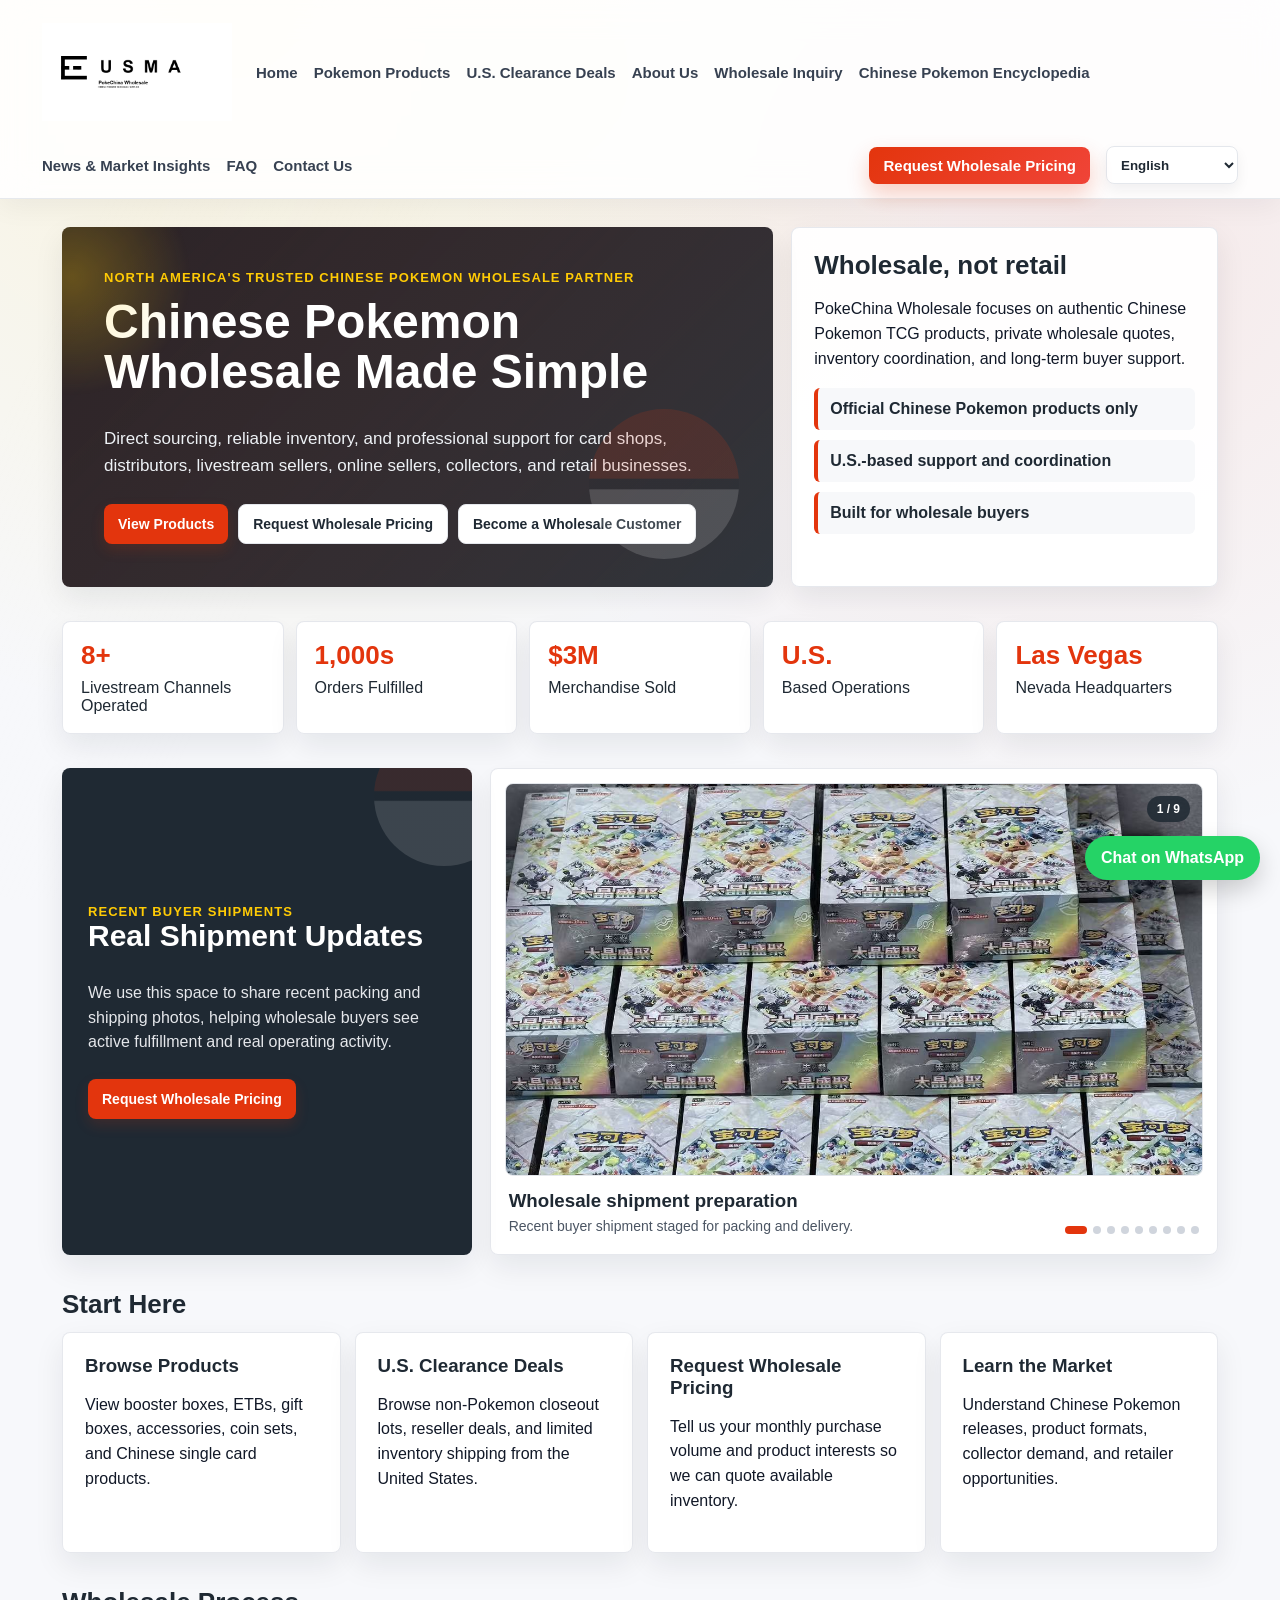
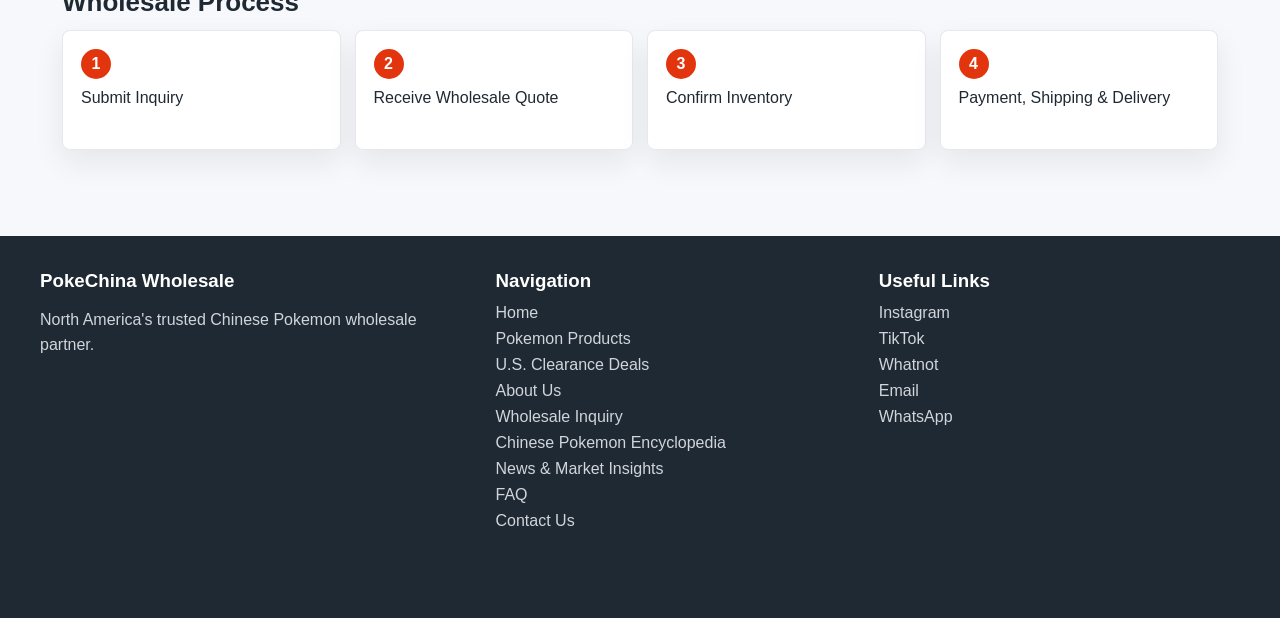
==== commit 35cf17a7: "Add files via upload" ====
--- a/index.html
+++ b/index.html
@@ -70,6 +70,28 @@
       </div>
     </section>
 
+    <section class="section shipment-section">
+      <div class="shipment-copy">
+        <div class="eyebrow" data-i18n="shipmentEyebrow">Recent Buyer Shipments</div>
+        <h2 data-i18n="shipmentTitle">Real Shipment Updates</h2>
+        <p data-i18n="shipmentBody">We use this space to share recent packing and shipping photos, helping wholesale buyers see active fulfillment and real operating activity.</p>
+        <a class="button primary" href="inquiry.html" data-i18n="requestPricing">Request Wholesale Pricing</a>
+      </div>
+      <div class="shipment-gallery card">
+        <div class="shipment-frame">
+          <img id="shipment-gallery-image" class="shipment-image" alt="Recent PokeChina Wholesale shipment photo">
+          <div class="shipment-counter" id="shipment-gallery-count">1 / 4</div>
+        </div>
+        <div class="shipment-meta">
+          <div>
+            <h3 id="shipment-gallery-title">Wholesale shipment preparation</h3>
+            <p id="shipment-gallery-caption">Packed orders staged for buyer confirmation before dispatch.</p>
+          </div>
+          <div class="shipment-dots" id="shipment-gallery-dots" aria-hidden="true"></div>
+        </div>
+      </div>
+    </section>
+
     <section class="section">
       <h2 data-i18n="startHere">Start Here</h2>
       <div class="grid-4">
@@ -133,5 +155,6 @@
   </footer>
 
   <a class="whatsapp-float" href="https://wa.me/17203170080?text=Hello%2C%20I%20am%20interested%20in%20Chinese%20Pok%C3%A9mon%20wholesale%20pricing." target="_blank" rel="noopener" data-i18n="chatWhatsApp">Chat on WhatsApp</a>
+  <script src="shipment-gallery.js"></script>
 </body>
 </html>
--- a/site.css
+++ b/site.css
@@ -85,6 +85,23 @@
 .step b { display: inline-flex; align-items: center; justify-content: center; width: 30px; height: 30px; background: var(--red); color: #fff; border-radius: 50%; margin-bottom: 10px; }
 .article { padding: 18px; min-height: 132px; }
 .gallery { min-height: 150px; padding: 14px; background: linear-gradient(135deg, #fff, #f0f3f7); display: flex; align-items: end; font-weight: 800; color: #4b5563; }
+.shipment-section { display: grid; grid-template-columns: .72fr 1.28fr; gap: 18px; align-items: stretch; }
+.shipment-copy { background: #1f2933; border-radius: var(--radius); padding: 26px; box-shadow: var(--shadow); display: flex; flex-direction: column; justify-content: center; overflow: hidden; position: relative; }
+.shipment-copy::after { content: ""; position: absolute; right: -42px; top: -42px; width: 140px; height: 140px; border-radius: 50%; background: linear-gradient(var(--red) 0 46%, #20252b 47% 53%, #fff 54%); opacity: .13; }
+.shipment-copy h2 { color: #fff; font-size: 30px; }
+.shipment-copy p { color: #e5e7eb; }
+.shipment-copy .button { margin-top: 8px; }
+.shipment-gallery { padding: 14px; overflow: hidden; }
+.shipment-frame { position: relative; aspect-ratio: 16 / 9; border-radius: var(--radius); overflow: hidden; background: linear-gradient(135deg, #eef2f6, #fff); border: 1px solid var(--line); }
+.shipment-image { width: 100%; height: 100%; object-fit: cover; display: block; opacity: 0; transform: scale(1.012); transition: opacity .42s ease, transform .42s ease; }
+.shipment-image.is-visible { opacity: 1; transform: scale(1); }
+.shipment-counter { position: absolute; right: 12px; top: 12px; background: rgba(31,41,51,.86); color: #fff; border-radius: 999px; padding: 6px 10px; font-size: 12px; font-weight: 900; }
+.shipment-meta { display: flex; justify-content: space-between; gap: 14px; align-items: end; padding: 14px 4px 2px; }
+.shipment-meta h3 { margin-bottom: 4px; }
+.shipment-meta p { margin: 0; color: #4b5563; font-size: 14px; }
+.shipment-dots { display: flex; gap: 6px; padding-bottom: 4px; }
+.shipment-dots span { width: 8px; height: 8px; border-radius: 999px; background: #d0d5dd; transition: width .22s ease, background .22s ease; }
+.shipment-dots span.active { width: 22px; background: var(--red); }
 .clearance-hero { display: grid; grid-template-columns: 1.4fr .6fr; gap: 18px; align-items: stretch; position: relative; overflow: hidden; }
 .deal-note { border: 1px solid #ffd6ae; border-radius: var(--radius); background: #fff7ed; padding: 18px; display: flex; flex-direction: column; justify-content: center; }
 .deal-note b { color: #c4320a; font-size: 18px; }
@@ -130,7 +147,7 @@
 }
 @media (max-width: 900px) {
   .nav .cta { margin-left: 0; }
-  .hero, .grid-2, .grid-3, .grid-4, .stats, .catalog-grid, .clearance-hero { grid-template-columns: 1fr; }
+  .hero, .grid-2, .grid-3, .grid-4, .stats, .catalog-grid, .clearance-hero, .shipment-section { grid-template-columns: 1fr; }
   .footer-inner { grid-template-columns: 1fr; }
   .catalog-search-row { align-items: stretch; flex-direction: column; }
   .catalog-count { white-space: normal; }
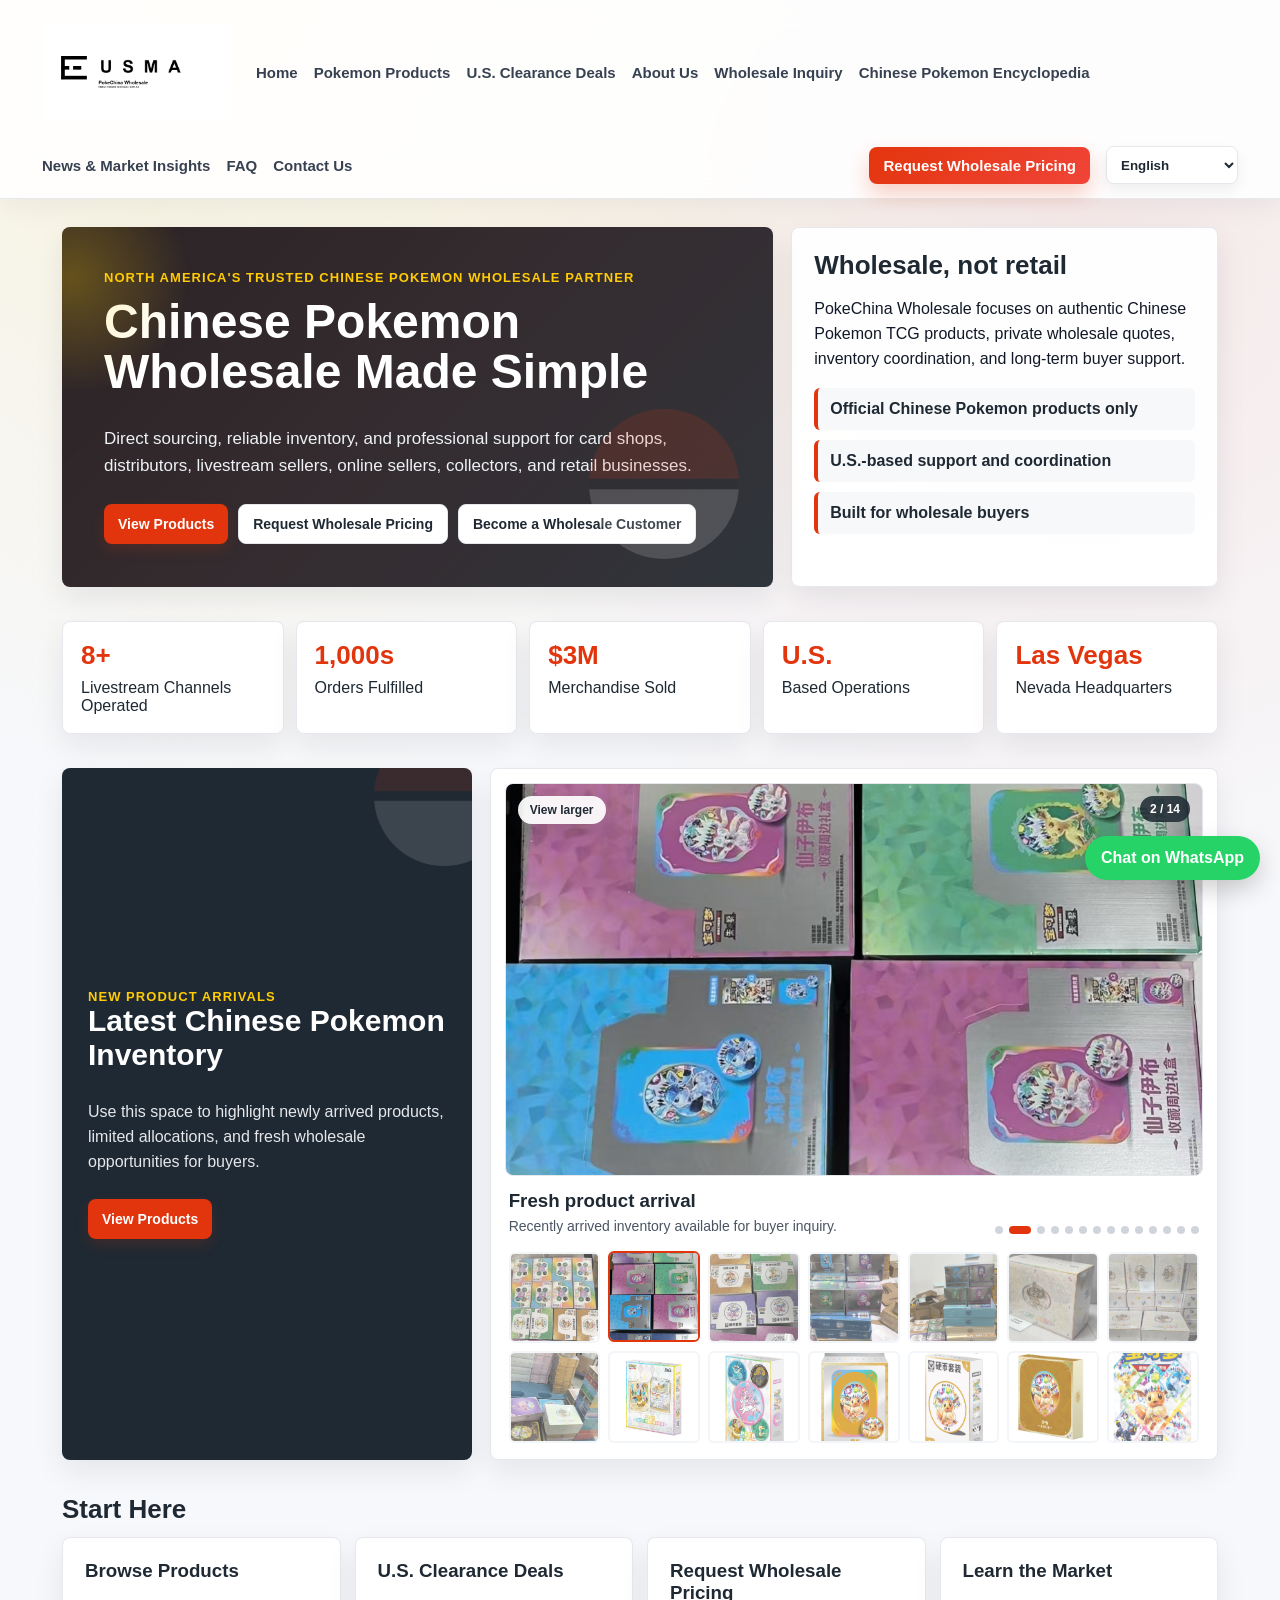
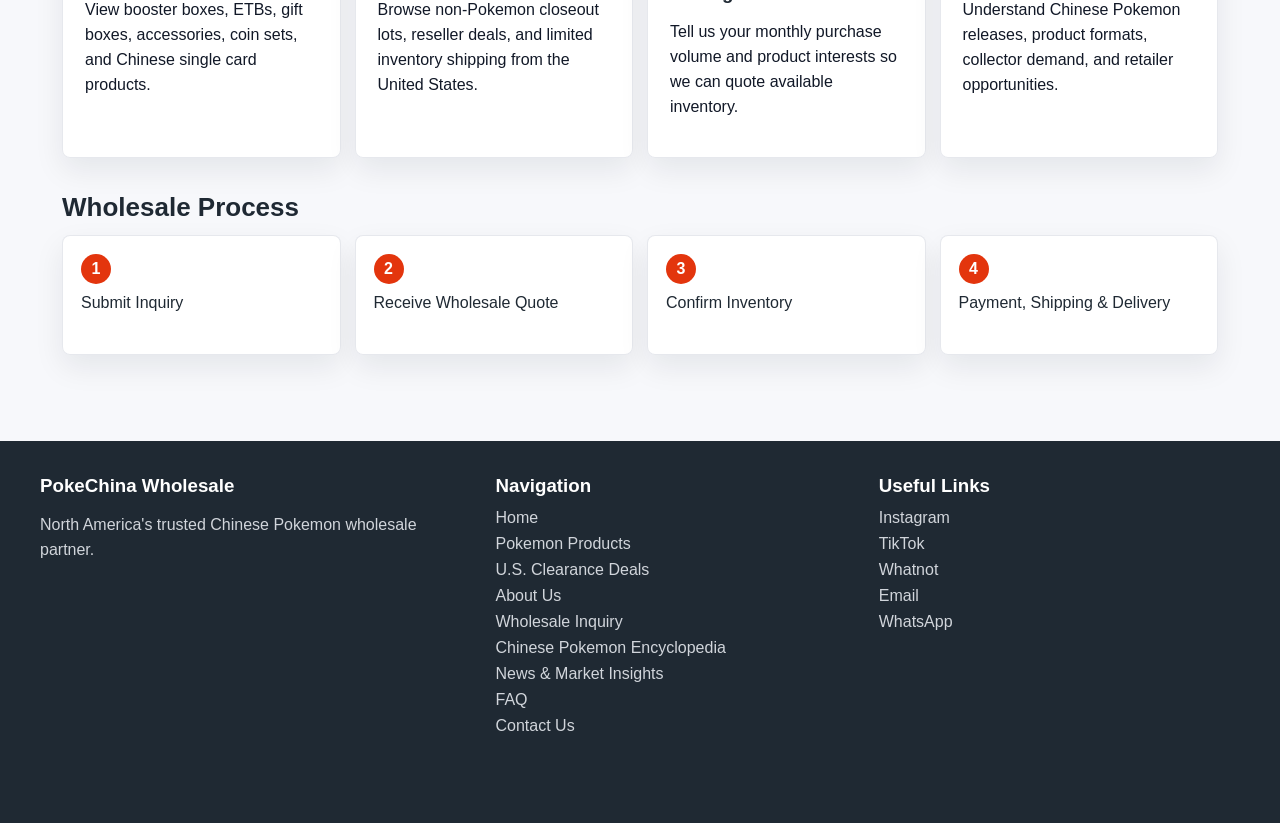
==== commit 8a32a941: "Add files via upload" ====
--- a/index.html
+++ b/index.html
@@ -70,25 +70,27 @@
       </div>
     </section>
 
-    <section class="section shipment-section">
-      <div class="shipment-copy">
-        <div class="eyebrow" data-i18n="shipmentEyebrow">Recent Buyer Shipments</div>
-        <h2 data-i18n="shipmentTitle">Real Shipment Updates</h2>
-        <p data-i18n="shipmentBody">We use this space to share recent packing and shipping photos, helping wholesale buyers see active fulfillment and real operating activity.</p>
-        <a class="button primary" href="inquiry.html" data-i18n="requestPricing">Request Wholesale Pricing</a>
+    <section class="section new-arrivals-section">
+      <div class="new-arrivals-copy">
+        <div class="eyebrow" data-i18n="newArrivalsEyebrow">New Product Arrivals</div>
+        <h2 data-i18n="newArrivalsTitle">Latest Chinese Pokemon Inventory</h2>
+        <p data-i18n="newArrivalsBody">Use this space to highlight newly arrived products, limited allocations, and fresh wholesale opportunities for buyers.</p>
+        <a class="button primary" href="products.html" data-i18n="viewProducts">View Products</a>
       </div>
-      <div class="shipment-gallery card">
-        <div class="shipment-frame">
-          <img id="shipment-gallery-image" class="shipment-image" alt="Recent PokeChina Wholesale shipment photo">
-          <div class="shipment-counter" id="shipment-gallery-count">1 / 4</div>
+      <div class="new-arrivals-gallery card">
+        <div class="new-arrivals-frame">
+          <img id="new-arrivals-gallery-image" class="new-arrivals-image" alt="Latest PokeChina Wholesale product arrival photo">
+          <button class="new-arrivals-expand" id="new-arrivals-expand" type="button">View larger</button>
+          <div class="new-arrivals-counter" id="new-arrivals-gallery-count">1 / 14</div>
         </div>
-        <div class="shipment-meta">
+        <div class="new-arrivals-meta">
           <div>
-            <h3 id="shipment-gallery-title">Wholesale shipment preparation</h3>
-            <p id="shipment-gallery-caption">Packed orders staged for buyer confirmation before dispatch.</p>
+            <h3 id="new-arrivals-gallery-title">Latest product arrival</h3>
+            <p id="new-arrivals-gallery-caption">Click the image to view larger, or choose a thumbnail to browse new inventory.</p>
           </div>
-          <div class="shipment-dots" id="shipment-gallery-dots" aria-hidden="true"></div>
+          <div class="new-arrivals-dots" id="new-arrivals-gallery-dots" aria-hidden="true"></div>
         </div>
+        <div class="new-arrivals-thumbnails" id="new-arrivals-thumbnails" aria-label="Choose new arrival photo"></div>
       </div>
     </section>
 
@@ -155,6 +157,6 @@
   </footer>
 
   <a class="whatsapp-float" href="https://wa.me/17203170080?text=Hello%2C%20I%20am%20interested%20in%20Chinese%20Pok%C3%A9mon%20wholesale%20pricing." target="_blank" rel="noopener" data-i18n="chatWhatsApp">Chat on WhatsApp</a>
-  <script src="shipment-gallery.js"></script>
+  <script src="new-arrivals-gallery.js"></script>
 </body>
 </html>
--- a/site.css
+++ b/site.css
@@ -63,6 +63,11 @@
 .product-image-wrap { width: 100%; aspect-ratio: 4 / 3; background: linear-gradient(135deg, #f8fafc, #eef2f6); border-bottom: 1px solid var(--line); display: flex; align-items: center; justify-content: center; padding: 14px; }
 .product-image { width: 100%; height: 100%; object-fit: contain; display: block; }
 .product-image-placeholder { aspect-ratio: 4 / 3; background: linear-gradient(110deg, #f8fafc 0%, #eef2f6 36%, #ffffff 48%, #eef2f6 60%, #f8fafc 100%); background-size: 220% 100%; border-bottom: 1px solid var(--line); display: flex; align-items: center; justify-content: center; padding: 18px; color: var(--muted); font-size: 13px; font-weight: 800; text-align: center; animation: shimmer 3s ease-in-out infinite; }
+.product-price-panel { margin: 16px 0; padding: 14px 16px; border: 1px solid rgba(227, 53, 13, .22); border-radius: 8px; background: linear-gradient(180deg, #fff7f4, #ffffff); box-shadow: 0 10px 24px rgba(31, 41, 51, .06); }
+.product-price-panel span { display: block; margin-bottom: 5px; color: var(--muted); font-size: 12px; font-weight: 900; letter-spacing: .04em; text-transform: uppercase; }
+.product-price-panel strong { display: block; color: var(--dark); font-size: 22px; line-height: 1.2; }
+.product-price-panel em { color: var(--red); font-size: 15px; font-style: normal; font-weight: 900; white-space: nowrap; }
+.product-price-panel small { display: block; margin-top: 8px; color: var(--muted); font-size: 12px; line-height: 1.45; }
 .product-body { padding: 18px; display: flex; flex-direction: column; gap: 10px; flex: 1; }
 .product h3 { margin: 0; font-size: 16px; line-height: 1.3; min-height: 42px; }
 .meta, .detail-list { color: var(--muted); font-size: 13px; line-height: 1.7; }
@@ -85,23 +90,48 @@
 .step b { display: inline-flex; align-items: center; justify-content: center; width: 30px; height: 30px; background: var(--red); color: #fff; border-radius: 50%; margin-bottom: 10px; }
 .article { padding: 18px; min-height: 132px; }
 .gallery { min-height: 150px; padding: 14px; background: linear-gradient(135deg, #fff, #f0f3f7); display: flex; align-items: end; font-weight: 800; color: #4b5563; }
-.shipment-section { display: grid; grid-template-columns: .72fr 1.28fr; gap: 18px; align-items: stretch; }
-.shipment-copy { background: #1f2933; border-radius: var(--radius); padding: 26px; box-shadow: var(--shadow); display: flex; flex-direction: column; justify-content: center; overflow: hidden; position: relative; }
-.shipment-copy::after { content: ""; position: absolute; right: -42px; top: -42px; width: 140px; height: 140px; border-radius: 50%; background: linear-gradient(var(--red) 0 46%, #20252b 47% 53%, #fff 54%); opacity: .13; }
-.shipment-copy h2 { color: #fff; font-size: 30px; }
-.shipment-copy p { color: #e5e7eb; }
-.shipment-copy .button { margin-top: 8px; }
-.shipment-gallery { padding: 14px; overflow: hidden; }
-.shipment-frame { position: relative; aspect-ratio: 16 / 9; border-radius: var(--radius); overflow: hidden; background: linear-gradient(135deg, #eef2f6, #fff); border: 1px solid var(--line); }
-.shipment-image { width: 100%; height: 100%; object-fit: cover; display: block; opacity: 0; transform: scale(1.012); transition: opacity .42s ease, transform .42s ease; }
-.shipment-image.is-visible { opacity: 1; transform: scale(1); }
-.shipment-counter { position: absolute; right: 12px; top: 12px; background: rgba(31,41,51,.86); color: #fff; border-radius: 999px; padding: 6px 10px; font-size: 12px; font-weight: 900; }
-.shipment-meta { display: flex; justify-content: space-between; gap: 14px; align-items: end; padding: 14px 4px 2px; }
-.shipment-meta h3 { margin-bottom: 4px; }
-.shipment-meta p { margin: 0; color: #4b5563; font-size: 14px; }
-.shipment-dots { display: flex; gap: 6px; padding-bottom: 4px; }
-.shipment-dots span { width: 8px; height: 8px; border-radius: 999px; background: #d0d5dd; transition: width .22s ease, background .22s ease; }
-.shipment-dots span.active { width: 22px; background: var(--red); }
+.fulfillment-gallery { display: grid; grid-template-columns: repeat(4, 1fr); gap: 16px; }
+.fulfillment-card { background: rgba(255,255,255,.96); border: 1px solid rgba(228,231,236,.92); border-radius: var(--radius); box-shadow: var(--shadow); overflow: hidden; transition: transform .22s ease, box-shadow .22s ease, border-color .22s ease; }
+.fulfillment-card:hover { transform: translateY(-3px); box-shadow: var(--shadow-lift); border-color: rgba(227,53,13,.18); }
+.fulfillment-card img { width: 100%; aspect-ratio: 4 / 3; object-fit: cover; display: block; background: #eef2f6; }
+.fulfillment-card div { padding: 15px; }
+.fulfillment-card h3 { margin-bottom: 6px; color: var(--dark); font-size: 18px; }
+.fulfillment-card p { margin: 0; color: #4b5563; font-size: 14px; line-height: 1.5; }
+.new-arrivals-section { display: grid; grid-template-columns: .72fr 1.28fr; gap: 18px; align-items: stretch; }
+.new-arrivals-copy { background: #1f2933; border-radius: var(--radius); padding: 26px; box-shadow: var(--shadow); display: flex; flex-direction: column; justify-content: center; overflow: hidden; position: relative; }
+.new-arrivals-copy::after { content: ""; position: absolute; right: -42px; top: -42px; width: 140px; height: 140px; border-radius: 50%; background: linear-gradient(var(--red) 0 46%, #20252b 47% 53%, #fff 54%); opacity: .13; }
+.new-arrivals-copy h2 { color: #fff; font-size: 30px; }
+.new-arrivals-copy p { color: #e5e7eb; }
+.new-arrivals-copy .button { margin-top: 8px; }
+.new-arrivals-gallery { padding: 14px; overflow: hidden; }
+.new-arrivals-frame { position: relative; aspect-ratio: 16 / 9; border-radius: var(--radius); overflow: hidden; background: linear-gradient(135deg, #eef2f6, #fff); border: 1px solid var(--line); }
+.new-arrivals-image { width: 100%; height: 100%; object-fit: cover; display: block; opacity: 0; transform: scale(1.012); transition: opacity .42s ease, transform .42s ease; cursor: zoom-in; }
+.new-arrivals-image.is-visible { opacity: 1; transform: scale(1); }
+.new-arrivals-expand { position: absolute; left: 12px; top: 12px; border: 0; border-radius: 999px; padding: 7px 12px; background: rgba(255,255,255,.92); color: var(--dark); font-size: 12px; font-weight: 900; box-shadow: 0 8px 22px rgba(31,41,51,.16); cursor: pointer; }
+.new-arrivals-counter { position: absolute; right: 12px; top: 12px; background: rgba(31,41,51,.86); color: #fff; border-radius: 999px; padding: 6px 10px; font-size: 12px; font-weight: 900; }
+.new-arrivals-meta { display: flex; justify-content: space-between; gap: 14px; align-items: end; padding: 14px 4px 2px; }
+.new-arrivals-meta h3 { margin-bottom: 4px; }
+.new-arrivals-meta p { margin: 0; color: #4b5563; font-size: 14px; }
+.new-arrivals-dots { display: flex; gap: 6px; padding-bottom: 4px; }
+.new-arrivals-dots span { width: 8px; height: 8px; border-radius: 999px; background: #d0d5dd; transition: width .22s ease, background .22s ease; }
+.new-arrivals-dots span.active { width: 22px; background: var(--red); }
+.new-arrivals-thumbnails { display: grid; grid-template-columns: repeat(7, 1fr); gap: 8px; padding: 12px 4px 2px; }
+.new-arrivals-thumbnails button { aspect-ratio: 1 / 1; border: 2px solid transparent; border-radius: 6px; padding: 0; overflow: hidden; background: #eef2f6; cursor: pointer; opacity: .72; transition: opacity .2s ease, border-color .2s ease, transform .2s ease; }
+.new-arrivals-thumbnails button:hover, .new-arrivals-thumbnails button.active { opacity: 1; border-color: var(--red); transform: translateY(-1px); }
+.new-arrivals-thumbnails img { width: 100%; height: 100%; object-fit: cover; display: block; }
+.modal-open { overflow: hidden; }
+.new-arrivals-lightbox { position: fixed; inset: 0; z-index: 1000; display: none; align-items: center; justify-content: center; padding: 28px; background: rgba(12,18,26,.88); backdrop-filter: blur(8px); }
+.new-arrivals-lightbox.is-open { display: flex; }
+.new-arrivals-lightbox figure { width: min(1040px, 92vw); margin: 0; }
+.new-arrivals-lightbox img { width: 100%; max-height: 76vh; object-fit: contain; display: block; border-radius: 8px; background: #fff; box-shadow: 0 24px 80px rgba(0,0,0,.36); }
+.new-arrivals-lightbox figcaption { margin-top: 12px; color: #fff; display: flex; justify-content: space-between; gap: 18px; align-items: center; }
+.new-arrivals-lightbox figcaption strong { font-size: 18px; }
+.new-arrivals-lightbox figcaption span { color: #d8dee8; font-size: 14px; text-align: right; }
+.lightbox-close, .lightbox-nav { border: 0; cursor: pointer; box-shadow: 0 12px 34px rgba(0,0,0,.24); }
+.lightbox-close { position: fixed; right: 24px; top: 22px; border-radius: 999px; padding: 10px 14px; background: #fff; color: var(--dark); font-weight: 900; }
+.lightbox-nav { position: fixed; top: 50%; width: 46px; height: 46px; border-radius: 999px; background: #fff; color: var(--dark); font-size: 34px; line-height: 1; }
+.lightbox-prev { left: 24px; }
+.lightbox-next { right: 24px; }
 .clearance-hero { display: grid; grid-template-columns: 1.4fr .6fr; gap: 18px; align-items: stretch; position: relative; overflow: hidden; }
 .deal-note { border: 1px solid #ffd6ae; border-radius: var(--radius); background: #fff7ed; padding: 18px; display: flex; flex-direction: column; justify-content: center; }
 .deal-note b { color: #c4320a; font-size: 18px; }
@@ -147,10 +177,16 @@
 }
 @media (max-width: 900px) {
   .nav .cta { margin-left: 0; }
-  .hero, .grid-2, .grid-3, .grid-4, .stats, .catalog-grid, .clearance-hero, .shipment-section { grid-template-columns: 1fr; }
+  .hero, .grid-2, .grid-3, .grid-4, .stats, .catalog-grid, .clearance-hero, .new-arrivals-section, .fulfillment-gallery { grid-template-columns: 1fr; }
   .footer-inner { grid-template-columns: 1fr; }
   .catalog-search-row { align-items: stretch; flex-direction: column; }
   .catalog-count { white-space: normal; }
+  .new-arrivals-thumbnails { grid-template-columns: repeat(4, 1fr); }
+  .new-arrivals-meta, .new-arrivals-lightbox figcaption { align-items: flex-start; flex-direction: column; }
+  .new-arrivals-lightbox { padding: 18px; }
+  .lightbox-nav { top: auto; bottom: 22px; }
+  .lightbox-prev { left: 22px; }
+  .lightbox-next { right: 22px; }
   h1 { font-size: 34px; }
   .hero-main { min-height: 300px; padding: 28px; }
   .whatsapp-float { left: 16px; right: 16px; text-align: center; }
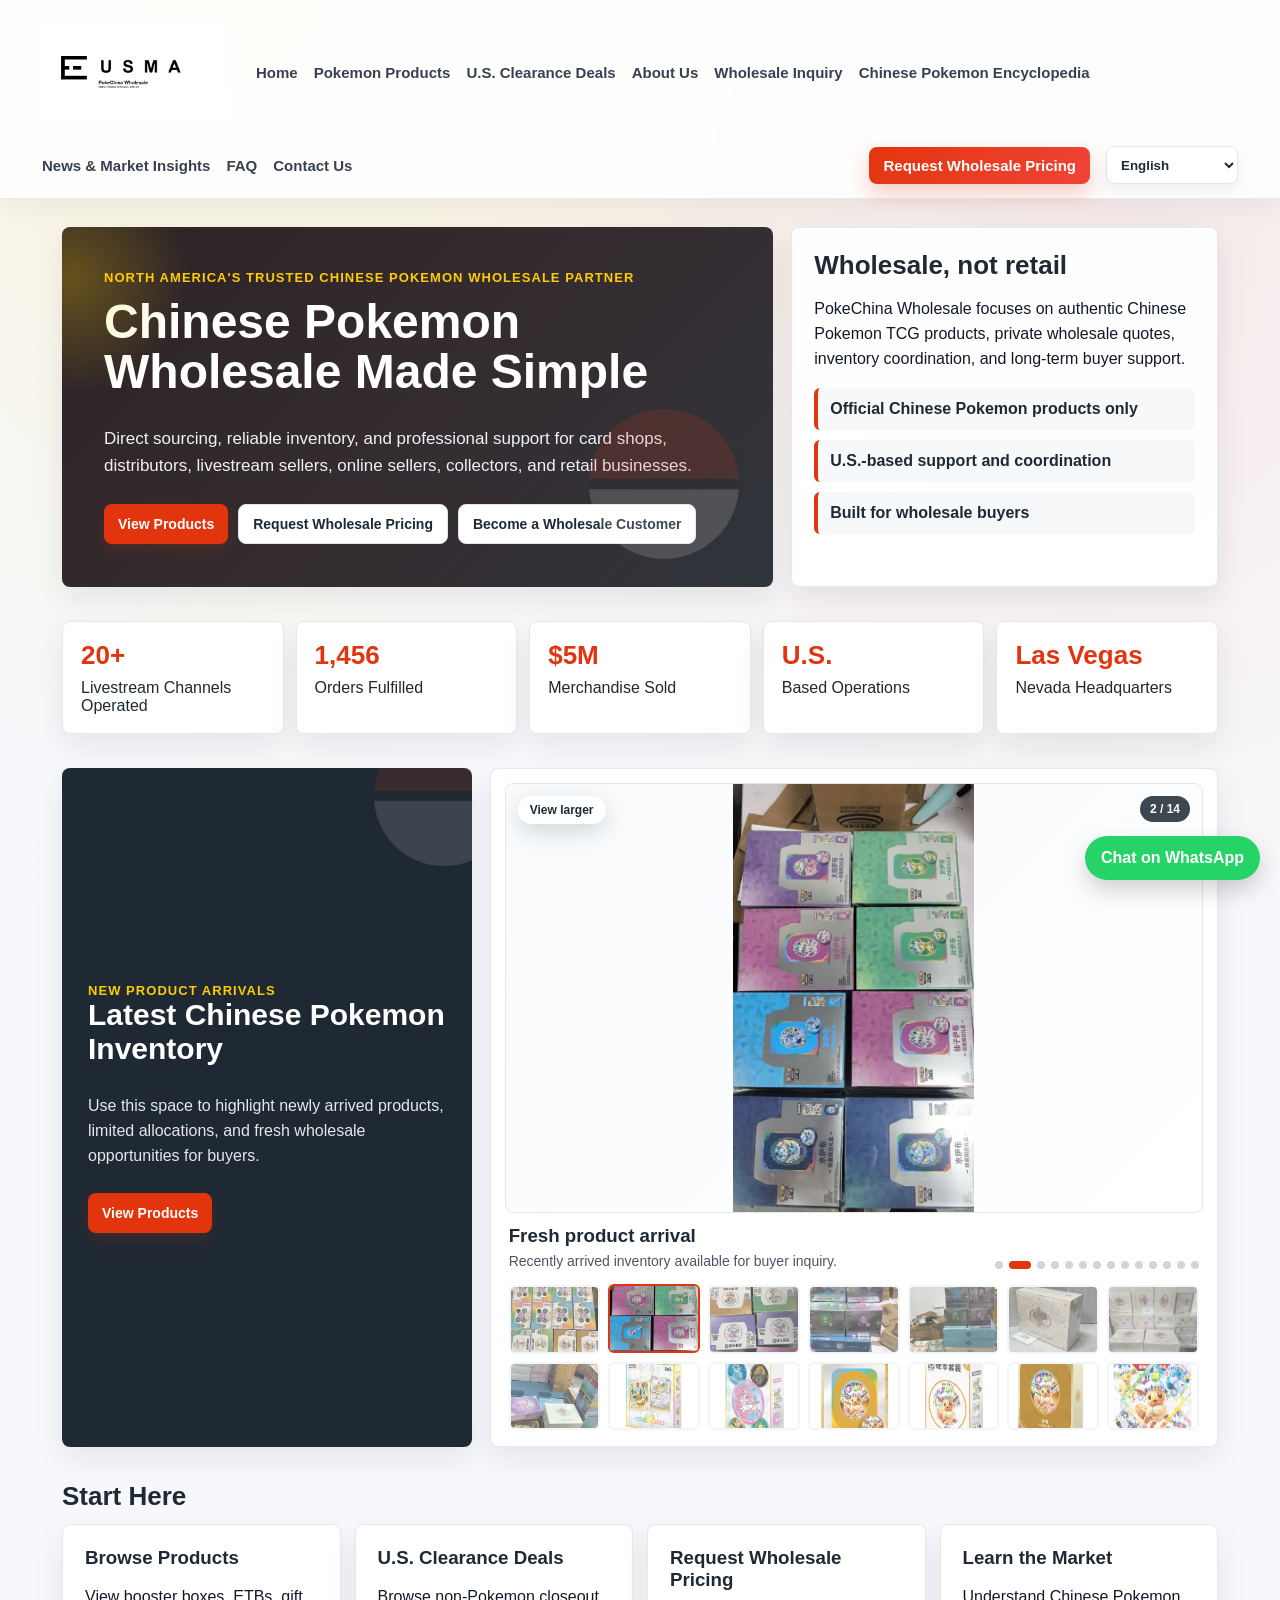
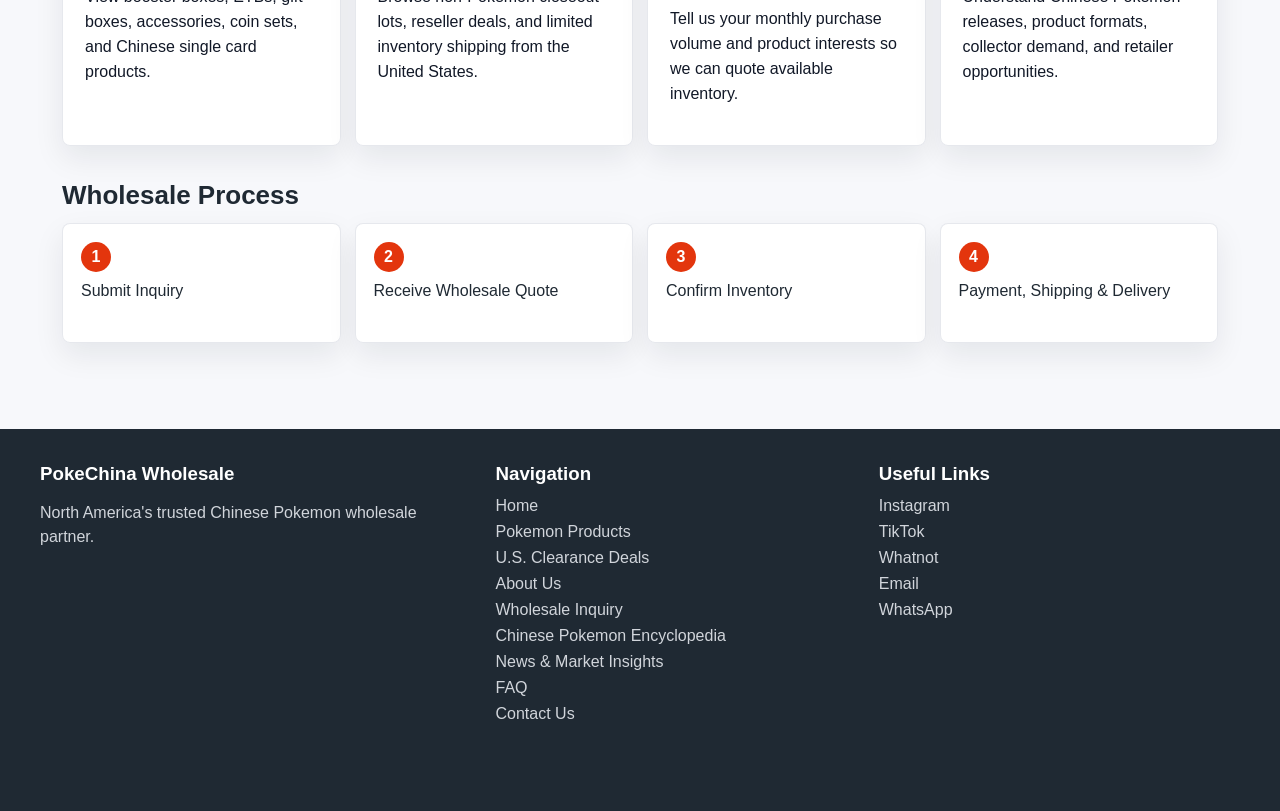
==== commit 1350a430: "Update company statistics" ====
--- a/index.html
+++ b/index.html
@@ -62,9 +62,9 @@
 
     <section class="section">
       <div class="stats">
-        <div class="stat"><b>8+</b>Livestream Channels Operated</div>
-        <div class="stat"><b>1,000s</b>Orders Fulfilled</div>
-        <div class="stat"><b>$3M</b>Merchandise Sold</div>
+        <div class="stat"><b>20+</b>Livestream Channels Operated</div>
+        <div class="stat"><b>1,456</b>Orders Fulfilled</div>
+        <div class="stat"><b>$5M</b>Merchandise Sold</div>
         <div class="stat"><b>U.S.</b>Based Operations</div>
         <div class="stat"><b>Las Vegas</b>Nevada Headquarters</div>
       </div>
--- a/site.css
+++ b/site.css
@@ -86,6 +86,9 @@
 .catalog-toolbar button { border: 1px solid #d0d5dd; background: #fff; color: #344054; border-radius: 999px; padding: 8px 11px; font-weight: 800; cursor: pointer; font-size: 13px; transition: transform .15s ease, background .15s ease; }
 .catalog-toolbar button.active { background: var(--red); border-color: var(--red); color: #fff; }
 .catalog-grid { display: grid; grid-template-columns: repeat(3, 1fr); gap: 16px; }
+.catalog-load-more-row { display: flex; justify-content: center; margin-top: 22px; }
+.catalog-load-more { min-width: 210px; box-shadow: 0 10px 24px rgba(16,24,40,.08); }
+.catalog-load-more[hidden] { display: none; }
 .step { padding: 18px; min-height: 120px; }
 .step b { display: inline-flex; align-items: center; justify-content: center; width: 30px; height: 30px; background: var(--red); color: #fff; border-radius: 50%; margin-bottom: 10px; }
 .article { padding: 18px; min-height: 132px; }
@@ -103,20 +106,20 @@
 .new-arrivals-copy h2 { color: #fff; font-size: 30px; }
 .new-arrivals-copy p { color: #e5e7eb; }
 .new-arrivals-copy .button { margin-top: 8px; }
-.new-arrivals-gallery { padding: 14px; overflow: hidden; }
-.new-arrivals-frame { position: relative; aspect-ratio: 16 / 9; border-radius: var(--radius); overflow: hidden; background: linear-gradient(135deg, #eef2f6, #fff); border: 1px solid var(--line); }
-.new-arrivals-image { width: 100%; height: 100%; object-fit: cover; display: block; opacity: 0; transform: scale(1.012); transition: opacity .42s ease, transform .42s ease; cursor: zoom-in; }
+.new-arrivals-gallery { padding: 14px; overflow: hidden; max-width: 980px; justify-self: stretch; }
+.new-arrivals-frame { position: relative; height: clamp(300px, 34vw, 430px); border-radius: var(--radius); overflow: hidden; background: linear-gradient(135deg, #f8fafc, #ffffff); border: 1px solid var(--line); }
+.new-arrivals-image { width: 100%; height: 100%; object-fit: contain; display: block; opacity: 0; transform: scale(1.006); transition: opacity .42s ease, transform .42s ease; cursor: zoom-in; }
 .new-arrivals-image.is-visible { opacity: 1; transform: scale(1); }
 .new-arrivals-expand { position: absolute; left: 12px; top: 12px; border: 0; border-radius: 999px; padding: 7px 12px; background: rgba(255,255,255,.92); color: var(--dark); font-size: 12px; font-weight: 900; box-shadow: 0 8px 22px rgba(31,41,51,.16); cursor: pointer; }
 .new-arrivals-counter { position: absolute; right: 12px; top: 12px; background: rgba(31,41,51,.86); color: #fff; border-radius: 999px; padding: 6px 10px; font-size: 12px; font-weight: 900; }
-.new-arrivals-meta { display: flex; justify-content: space-between; gap: 14px; align-items: end; padding: 14px 4px 2px; }
+.new-arrivals-meta { display: flex; justify-content: space-between; gap: 14px; align-items: end; padding: 12px 4px 2px; }
 .new-arrivals-meta h3 { margin-bottom: 4px; }
 .new-arrivals-meta p { margin: 0; color: #4b5563; font-size: 14px; }
 .new-arrivals-dots { display: flex; gap: 6px; padding-bottom: 4px; }
 .new-arrivals-dots span { width: 8px; height: 8px; border-radius: 999px; background: #d0d5dd; transition: width .22s ease, background .22s ease; }
 .new-arrivals-dots span.active { width: 22px; background: var(--red); }
-.new-arrivals-thumbnails { display: grid; grid-template-columns: repeat(7, 1fr); gap: 8px; padding: 12px 4px 2px; }
-.new-arrivals-thumbnails button { aspect-ratio: 1 / 1; border: 2px solid transparent; border-radius: 6px; padding: 0; overflow: hidden; background: #eef2f6; cursor: pointer; opacity: .72; transition: opacity .2s ease, border-color .2s ease, transform .2s ease; }
+.new-arrivals-thumbnails { display: grid; grid-template-columns: repeat(7, minmax(54px, 1fr)); gap: 8px; padding: 10px 4px 2px; }
+.new-arrivals-thumbnails button { aspect-ratio: 4 / 3; max-height: 76px; border: 2px solid transparent; border-radius: 6px; padding: 0; overflow: hidden; background: #eef2f6; cursor: pointer; opacity: .72; transition: opacity .2s ease, border-color .2s ease, transform .2s ease; }
 .new-arrivals-thumbnails button:hover, .new-arrivals-thumbnails button.active { opacity: 1; border-color: var(--red); transform: translateY(-1px); }
 .new-arrivals-thumbnails img { width: 100%; height: 100%; object-fit: cover; display: block; }
 .modal-open { overflow: hidden; }
@@ -181,6 +184,7 @@
   .footer-inner { grid-template-columns: 1fr; }
   .catalog-search-row { align-items: stretch; flex-direction: column; }
   .catalog-count { white-space: normal; }
+  .new-arrivals-frame { height: clamp(240px, 72vw, 360px); }
   .new-arrivals-thumbnails { grid-template-columns: repeat(4, 1fr); }
   .new-arrivals-meta, .new-arrivals-lightbox figcaption { align-items: flex-start; flex-direction: column; }
   .new-arrivals-lightbox { padding: 18px; }
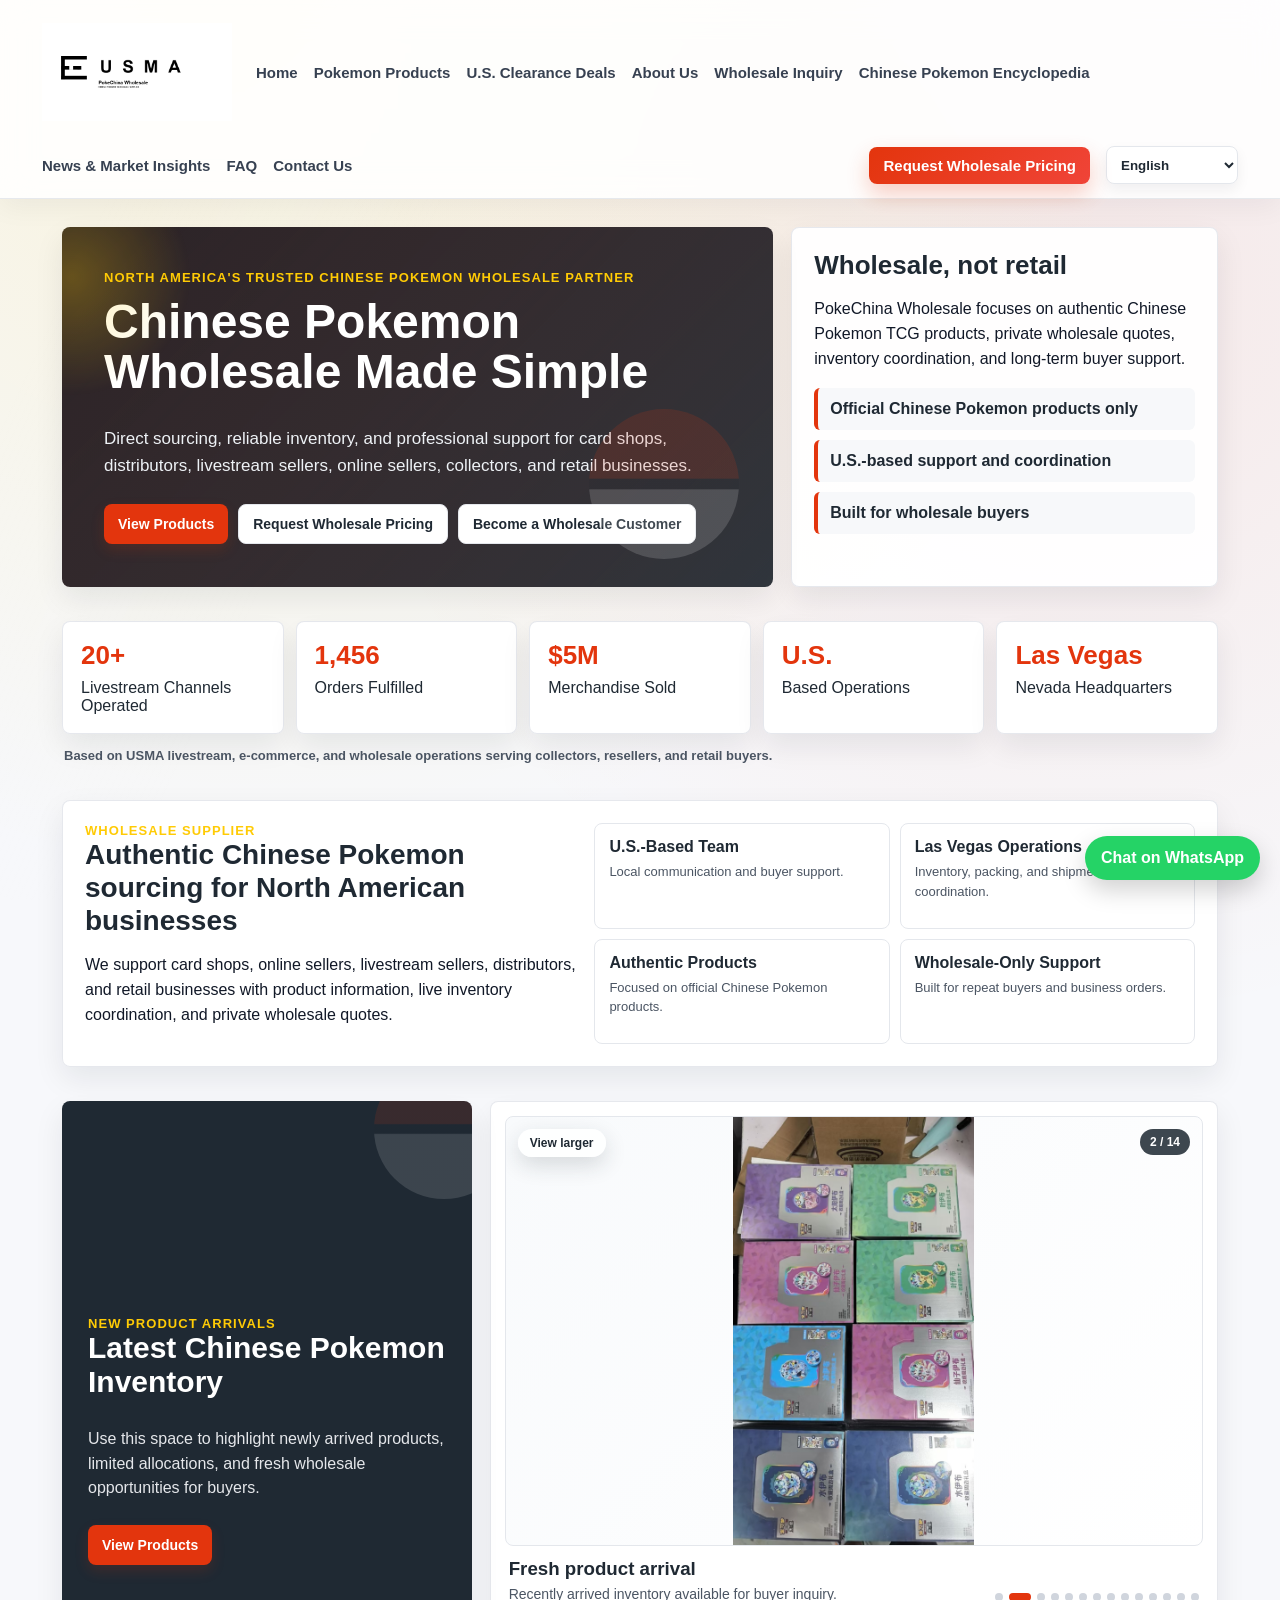
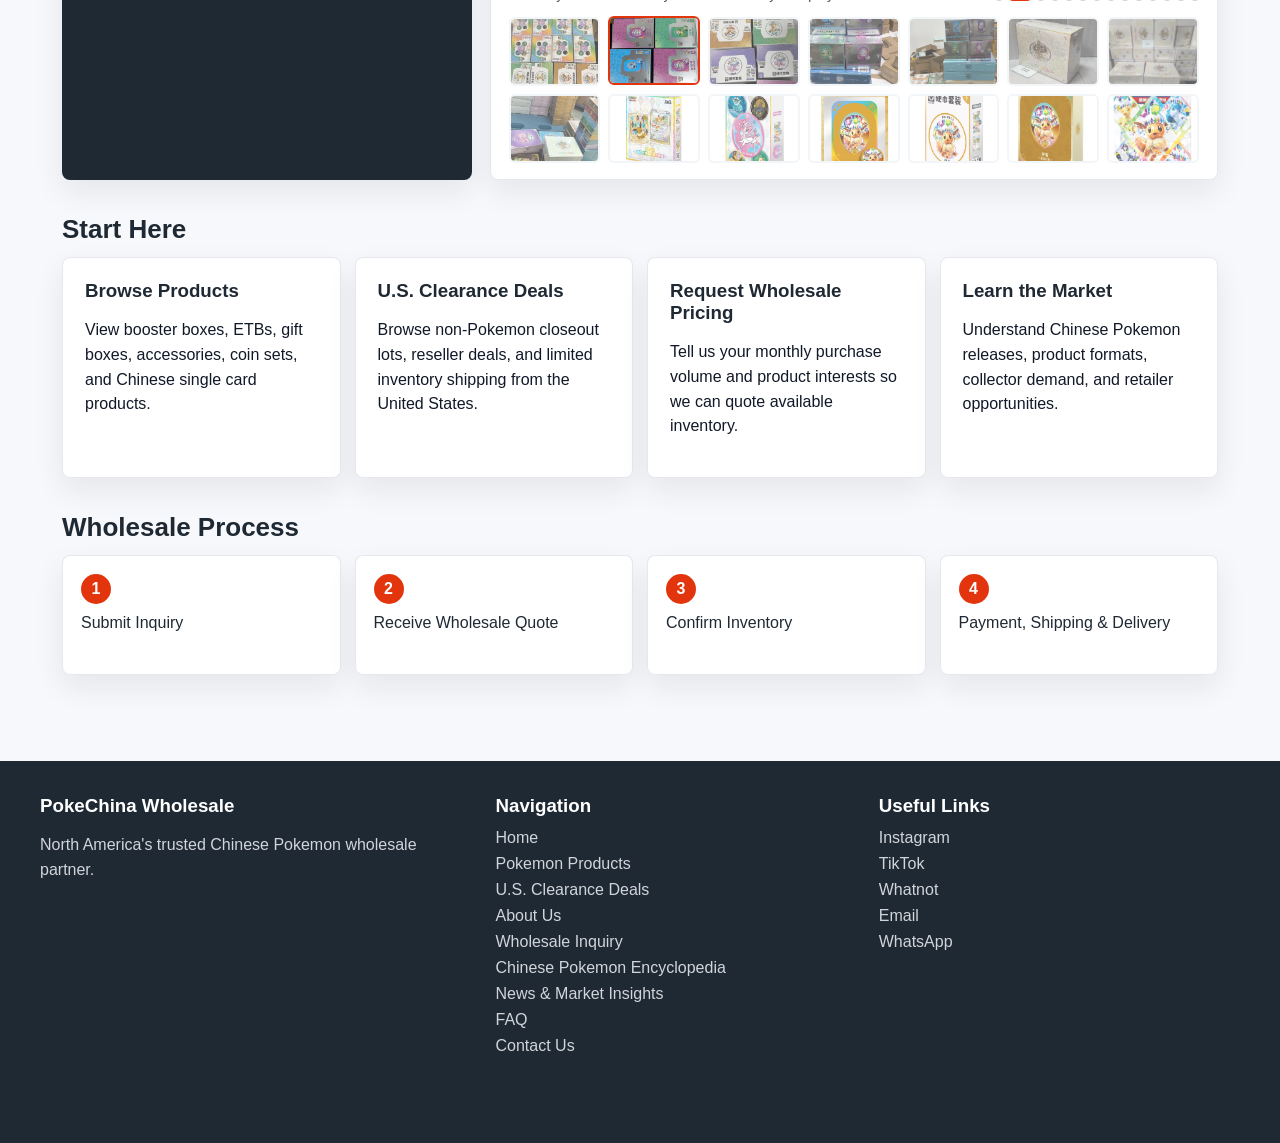
==== commit 74790037: "Improve wholesale trust and inquiry content" ====
--- a/index.html
+++ b/index.html
@@ -67,6 +67,23 @@
         <div class="stat"><b>$5M</b>Merchandise Sold</div>
         <div class="stat"><b>U.S.</b>Based Operations</div>
         <div class="stat"><b>Las Vegas</b>Nevada Headquarters</div>
+      </div>
+      <p class="stats-note">Based on USMA livestream, e-commerce, and wholesale operations serving collectors, resellers, and retail buyers.</p>
+    </section>
+
+    <section class="section">
+      <div class="trust-panel">
+        <div>
+          <div class="eyebrow">Wholesale Supplier</div>
+          <h2>Authentic Chinese Pokemon sourcing for North American businesses</h2>
+          <p>We support card shops, online sellers, livestream sellers, distributors, and retail businesses with product information, live inventory coordination, and private wholesale quotes.</p>
+        </div>
+        <div class="trust-grid">
+          <div><b>U.S.-Based Team</b><span>Local communication and buyer support.</span></div>
+          <div><b>Las Vegas Operations</b><span>Inventory, packing, and shipment coordination.</span></div>
+          <div><b>Authentic Products</b><span>Focused on official Chinese Pokemon products.</span></div>
+          <div><b>Wholesale-Only Support</b><span>Built for repeat buyers and business orders.</span></div>
+        </div>
       </div>
     </section>
 
--- a/site.css
+++ b/site.css
@@ -53,6 +53,13 @@
 .stats { display: grid; grid-template-columns: repeat(5, 1fr); gap: 12px; }
 .stat { padding: 18px; min-height: 110px; }
 .stat b { display: block; color: var(--red); font-size: 26px; margin-bottom: 8px; }
+.stats-note { margin: 12px 2px 0; color: #4b5563; font-size: 13px; font-weight: 700; }
+.trust-panel { display: grid; grid-template-columns: .9fr 1.1fr; gap: 18px; align-items: stretch; background: rgba(255,255,255,.96); border: 1px solid rgba(228,231,236,.92); border-radius: var(--radius); box-shadow: var(--shadow); padding: 22px; }
+.trust-panel h2 { font-size: 28px; line-height: 1.18; }
+.trust-grid, .profile-grid { display: grid; grid-template-columns: repeat(2, 1fr); gap: 10px; }
+.trust-grid div, .profile-grid div { border: 1px solid var(--line); border-radius: 8px; background: #fff; padding: 14px; }
+.trust-grid b, .profile-grid b { display: block; color: var(--text); margin-bottom: 6px; }
+.trust-grid span, .profile-grid span { color: #4b5563; font-size: 13px; line-height: 1.45; }
 .grid-2 { display: grid; grid-template-columns: repeat(2, 1fr); gap: 14px; }
 .grid-3 { display: grid; grid-template-columns: repeat(3, 1fr); gap: 14px; }
 .grid-4 { display: grid; grid-template-columns: repeat(4, 1fr); gap: 14px; }
@@ -78,6 +85,9 @@
 .source-link { color: var(--muted); font-size: 12px; text-decoration: none; margin-top: auto; }
 .source-link:hover { color: var(--red); }
 .catalog-controls { background: var(--surface); border: 1px solid var(--line); border-radius: var(--radius); padding: 14px; margin: 16px 0; box-shadow: var(--shadow); }
+.price-notice { display: grid; gap: 4px; margin: 16px 0 8px; padding: 14px 16px; border-radius: 8px; border: 1px solid #ffd6ae; background: #fff7ed; color: #7a2e0e; }
+.price-notice strong { color: #c4320a; font-size: 14px; }
+.price-notice span { color: #4b5563; font-size: 14px; line-height: 1.5; }
 .catalog-search-row { display: flex; align-items: center; gap: 12px; margin-bottom: 12px; }
 .catalog-search { flex: 1; min-width: 220px; height: 44px; border: 1px solid var(--line); border-radius: var(--radius); padding: 0 13px; font-size: 14px; color: var(--text); }
 .catalog-search:focus { outline: 2px solid rgba(227,53,13,.14); border-color: var(--red); }
@@ -142,6 +152,7 @@
 .deal-card .detail-list strong { color: var(--text); }
 .deal-live-pill { display: inline-flex; align-items: center; gap: 8px; width: fit-content; margin-bottom: 12px; padding: 7px 10px; border-radius: 999px; background: #fff7ed; color: #c4320a; border: 1px solid #ffd6ae; font-size: 12px; font-weight: 900; text-transform: uppercase; letter-spacing: .06em; }
 .deal-live-pill::before { content: ""; width: 8px; height: 8px; border-radius: 50%; background: var(--red); box-shadow: 0 0 0 0 rgba(227,53,13,.45); animation: livePulse 1.6s ease-out infinite; }
+.inquiry-profile { display: grid; gap: 18px; }
 .faq { display: grid; gap: 10px; }
 .faq div { background: #fff; border: 1px solid var(--line); border-radius: var(--radius); padding: 16px; font-weight: 800; }
 .footer { background: #1f2933; color: #e5e7eb; margin-top: 30px; padding: 34px 22px 80px; }
@@ -180,7 +191,7 @@
 }
 @media (max-width: 900px) {
   .nav .cta { margin-left: 0; }
-  .hero, .grid-2, .grid-3, .grid-4, .stats, .catalog-grid, .clearance-hero, .new-arrivals-section, .fulfillment-gallery { grid-template-columns: 1fr; }
+  .hero, .grid-2, .grid-3, .grid-4, .stats, .catalog-grid, .clearance-hero, .new-arrivals-section, .fulfillment-gallery, .trust-panel, .trust-grid, .profile-grid { grid-template-columns: 1fr; }
   .footer-inner { grid-template-columns: 1fr; }
   .catalog-search-row { align-items: stretch; flex-direction: column; }
   .catalog-count { white-space: normal; }
